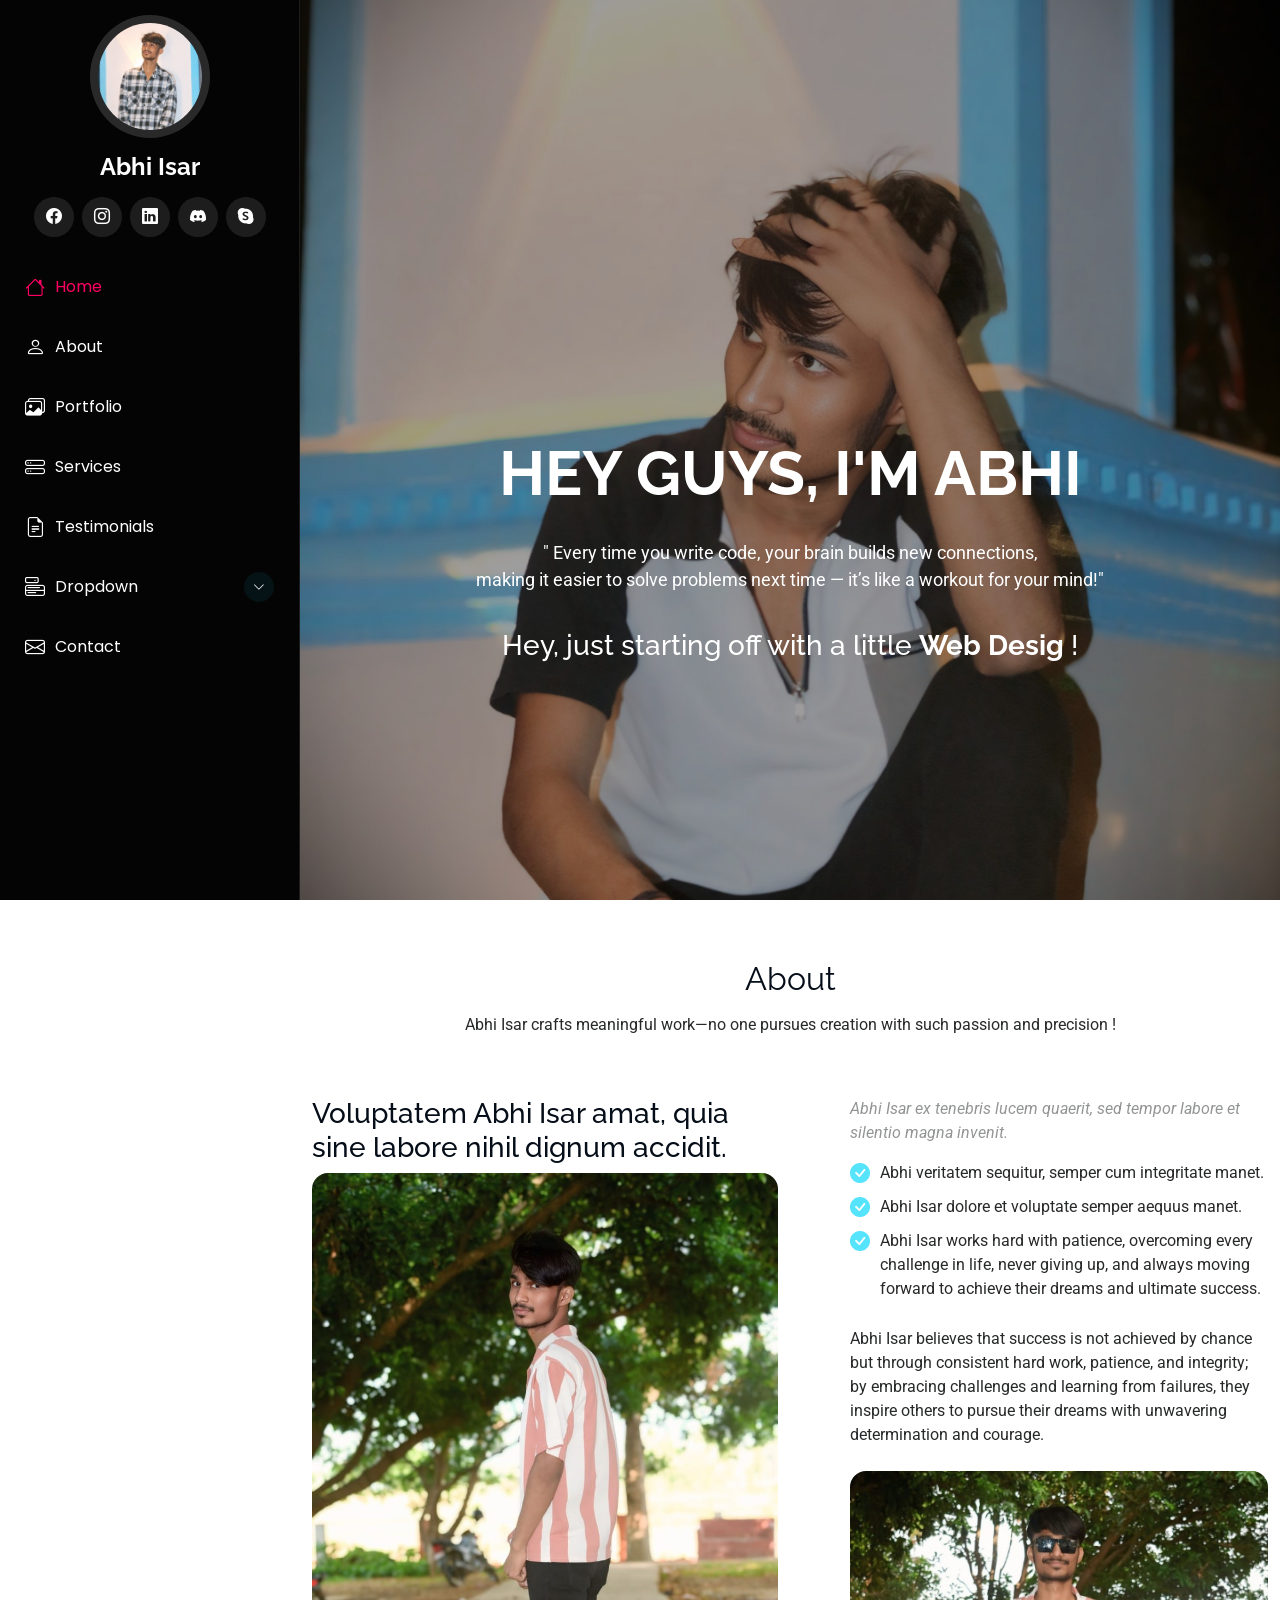
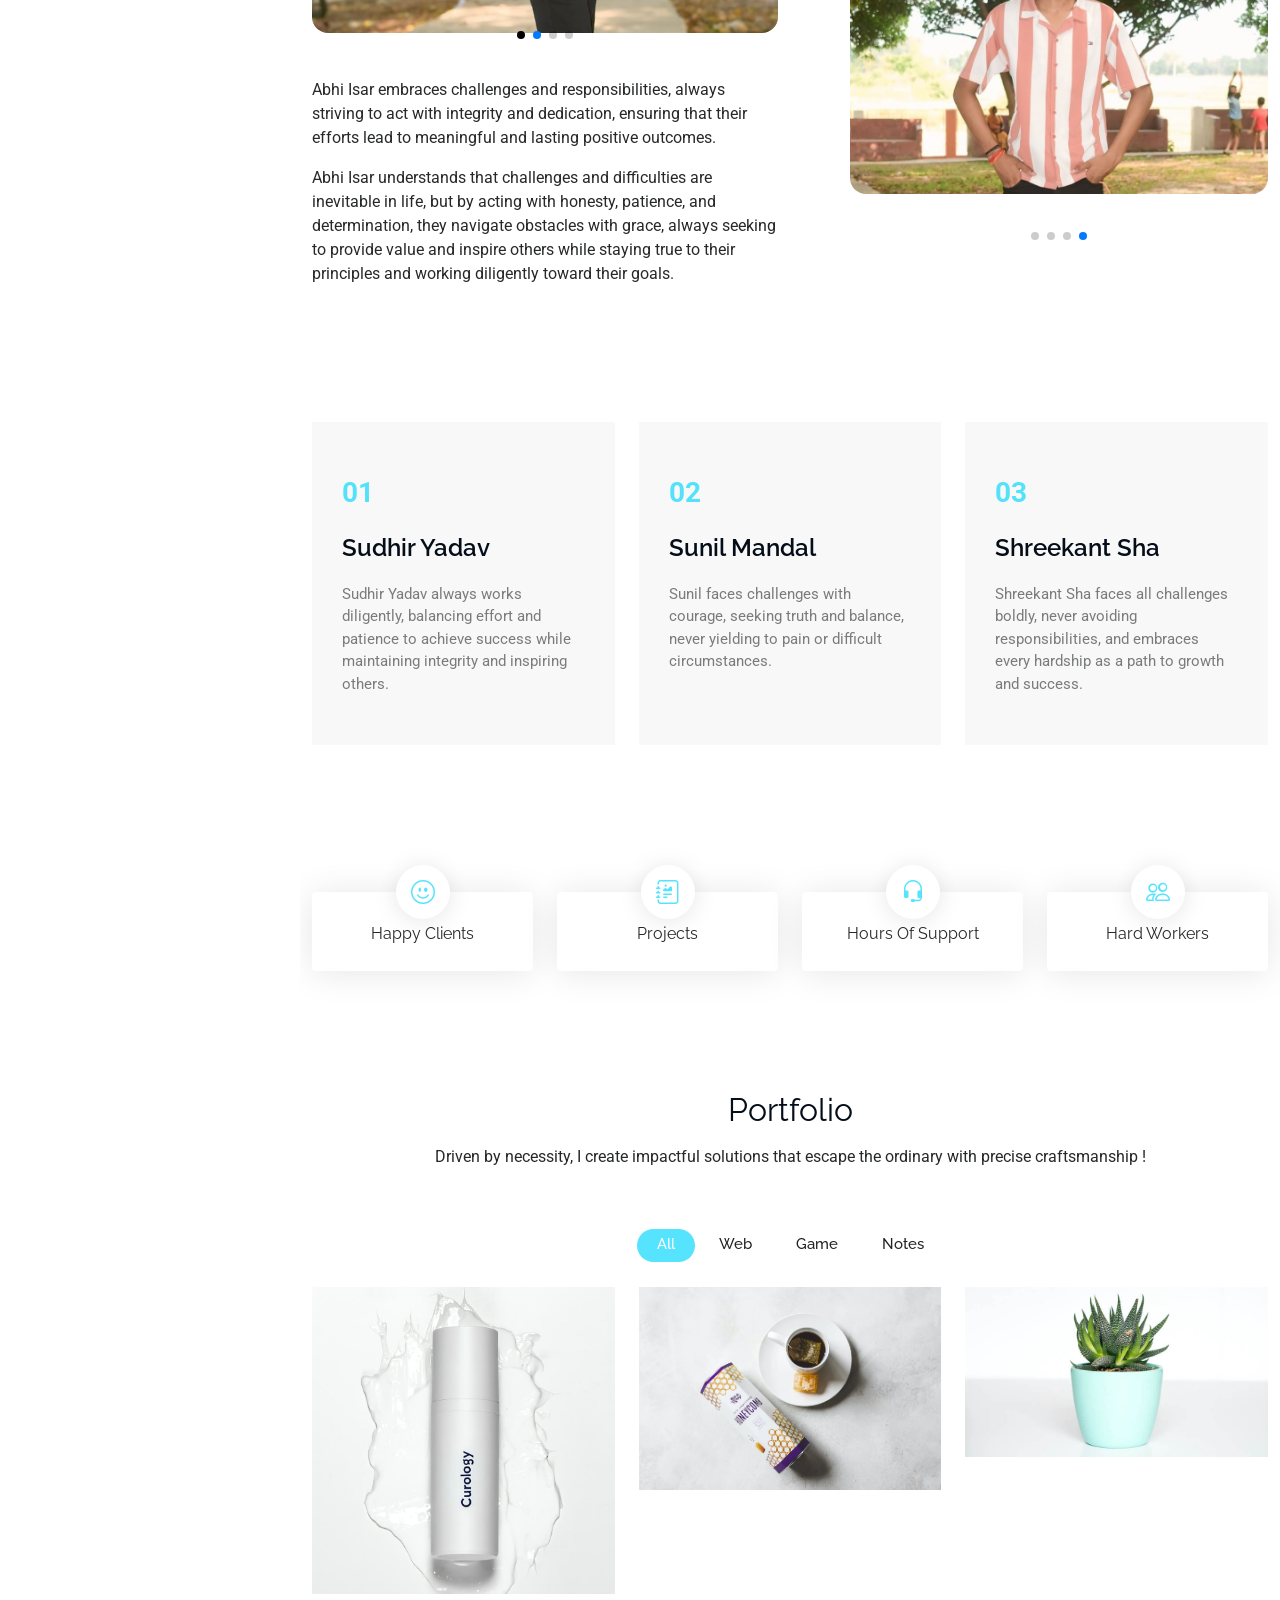
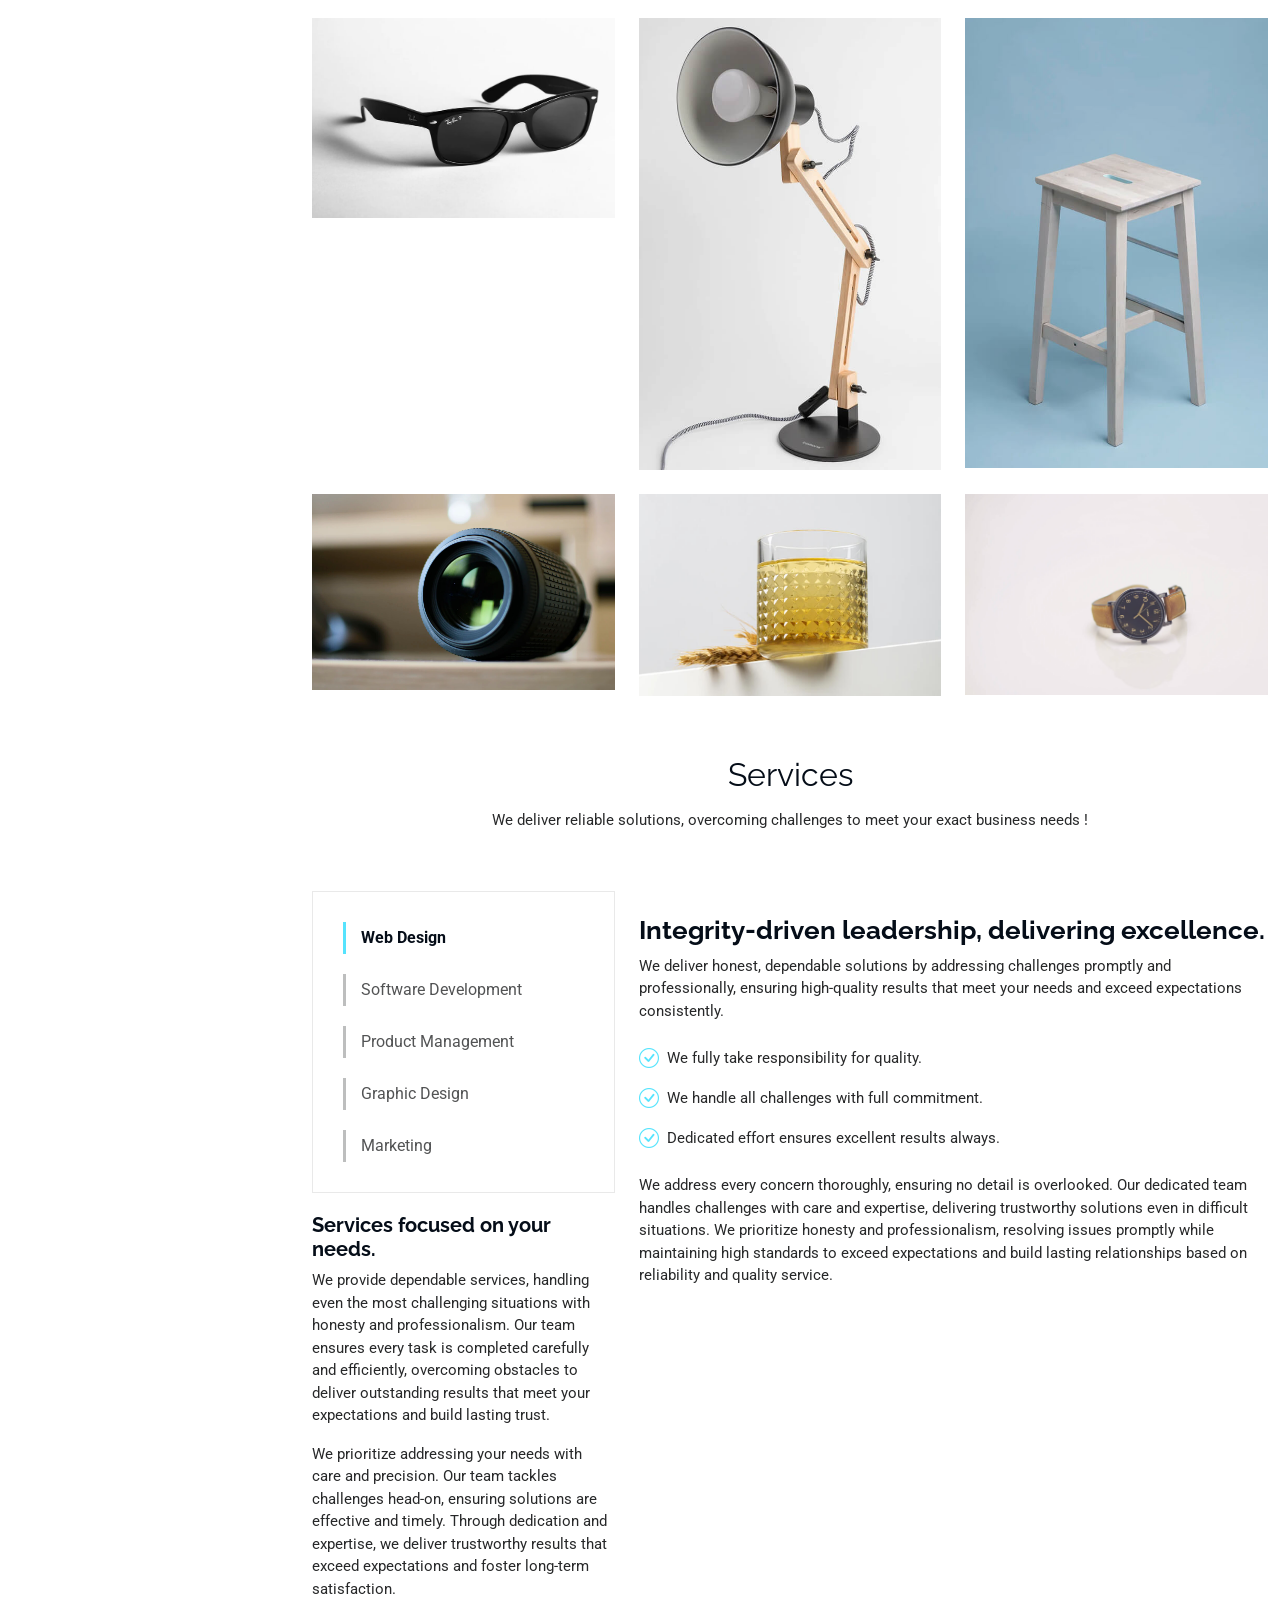
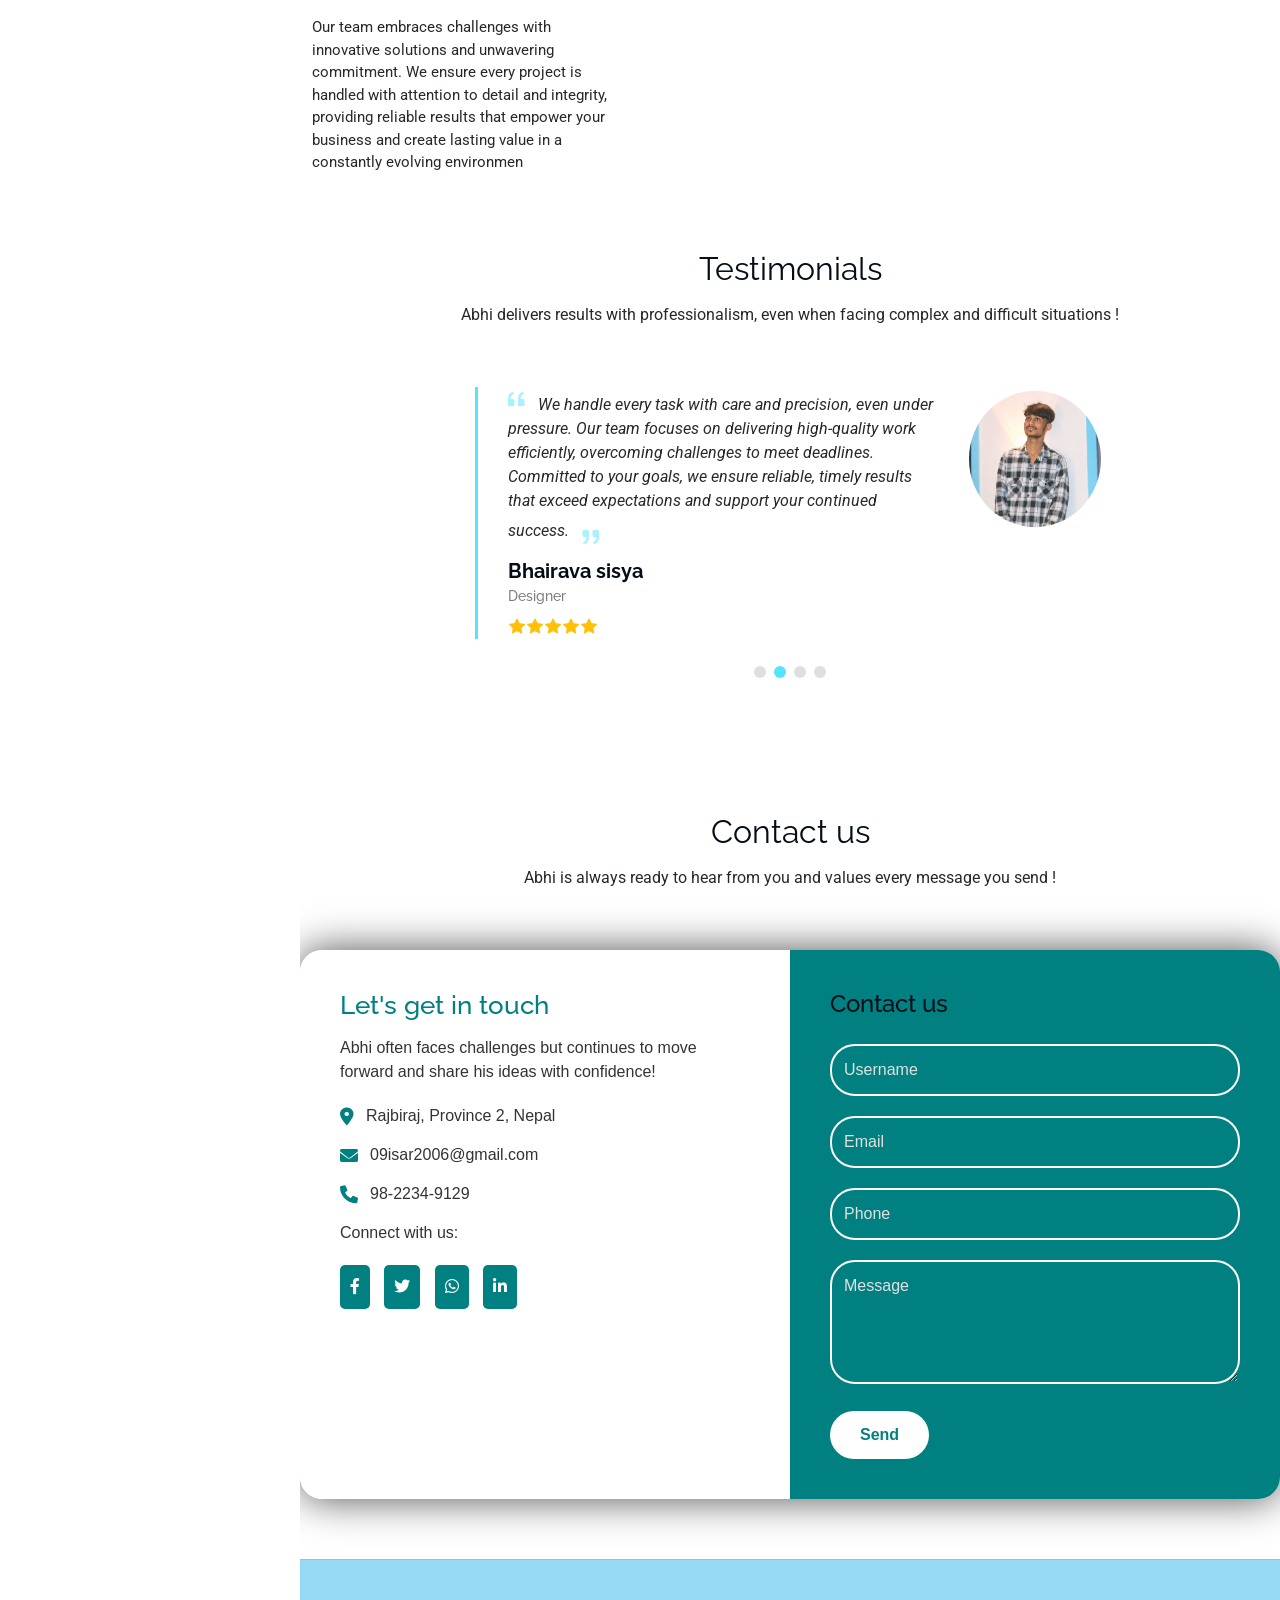
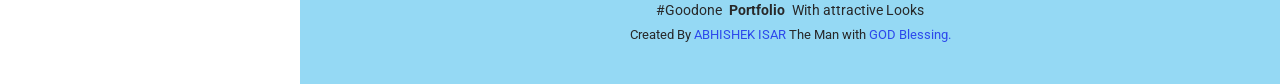
==== index.html @ 49ee23d8 "Add files via upload" ====
<!DOCTYPE html>
<html lang="en">

<head>
  <meta charset="utf-8">
  <meta content="width=device-width, initial-scale=1.0" name="viewport">
  <title> Portfolio </title>
  <meta content="" name="description">
  <meta content="" name="keywords"> 
  <link href="favicon.ico" rel="icon">  <!-- Favicons -->
  <link href="apple-touch-icon.png" rel="apple-touch-icon">  <!-- Favicons --> 

 <link rel="stylesheet" href="https://cdnjs.cloudflare.com/ajax/libs/font-awesome/6.0.0/css/all.min.css">
  <link href="https://fonts.googleapis.com" rel="preconnect">  <!-- Fonts -->
  <link href="https://fonts.gstatic.com" rel="preconnect" crossorigin>  <!-- Fonts -->
  <link href="https://fonts.googleapis.com/css2?family=Roboto:ital,wght@0,100;0,300;0,400;0,500;0,700;0,900;1,100;1,300;1,400;1,500;1,700;1,900&family=Poppins:ital,wght@0,100;0,200;0,300;0,400;0,500;0,600;0,700;0,800;0,900;1,100;1,200;1,300;1,400;1,500;1,600;1,700;1,800;1,900&family=Raleway:ital,wght@0,100;0,200;0,300;0,400;0,500;0,600;0,700;0,800;0,900;1,100;1,200;1,300;1,400;1,500;1,600;1,700;1,800;1,900&display=swap" rel="stylesheet">  <!-- Fonts letters -->
 
 <!-- CSS Files -->
<link href="https://cdn.jsdelivr.net/npm/bootstrap@5.3.3/dist/css/bootstrap.min.css" rel="stylesheet" integrity="sha384-QWTKZyjpPEjISv5WaRU9OFeRpok6YctnYmDr5pNlyT2bRjXh0JMhjY6hW+ALEwIH" crossorigin="anonymous"> 
<!-- Bootstrap Icons via CDN -->
<link href="https://cdn.jsdelivr.net/npm/bootstrap-icons@1.10.5/font/bootstrap-icons.css" rel="stylesheet">
<!-- Swiper CSS via CDN -->
<link href="https://cdn.jsdelivr.net/npm/swiper@9/swiper-bundle.min.css" rel="stylesheet"> 
<!-- AOS CSS via CDN -->
<link href="https://cdn.jsdelivr.net/npm/aos@2.3.4/dist/aos.css" rel="stylesheet"> 
<!-- GLightbox CSS via CDN -->
<link href="https://cdn.jsdelivr.net/npm/glightbox@3.2.0/dist/css/glightbox.min.css" rel="stylesheet"> 
<!-- Swiper CSS via CDN -->
<link href="https://cdn.jsdelivr.net/npm/swiper@9/swiper-bundle.min.css" rel="stylesheet"> 
<!-- css link -->
<link href="main.css" rel="stylesheet">  

 
</head>

<body class="index-page">

  <header id="header" class="header dark-background d-flex flex-column">
    <i class="header-toggle d-xl-none bi bi-list"></i>

    <div class="profile-img">
      <img src="b.jpg" alt="" class="img-fluid rounded-circle">
    </div>

    <a href="index.html" class="logo d-flex align-items-center justify-content-center">
      
      <h1 class="sitename">Abhi Isar</h1>
    </a>

    <div class="social-links text-center">
      <a href="https://www.facebook.com/host.type.hunter" class="facebook"><i class="bi bi-facebook"></i></a>
      <a href="https://www.instagram.com/" class="instagram"><i class="bi bi-instagram"></i></a>
      <a href="https://www.linkedin.com/in/abhishek-isar-719081364?utm_source=share&utm_campaign=share_via&utm_content=profile&utm_medium=android_app" class="linkedin"><i class="bi bi-linkedin"></i></a>
      <a href="https://discord.com/" class="twitter"><i class="bi bi-discord"></i></a>
      <a href="" class="https://teams.live.com/free"><i class="bi bi-skype"></i></a>
    </div>

    <nav id="navmenu" class="navmenu">
      <ul>
        <li><a href="#hero" class="active"><i class="bi bi-house navicon"></i>Home</a></li>
        <li><a href="#about"><i class="bi bi-person navicon"></i> About</a></li>
        <li><a href="#portfolio"><i class="bi bi-images navicon"></i> Portfolio</a></li>
        <li><a href="#service-details"><i class="bi bi-hdd-stack navicon"></i> Services</a></li>
        <li><a href="#testimonials"><i class="bi bi-file-earmark-text navicon"></i> Testimonials</a></li>
        <li class="dropdown"><a href="#"><i class="bi bi-menu-button navicon"></i> <span>Dropdown</span> <i class="bi bi-chevron-down toggle-dropdown"></i></a>
           
        <li><a href="#contact"><i class="bi bi-envelope navicon"></i> Contact</a></li>
      </ul>
    </nav>

  </header>
  <i class="mobile-nav-toggle d-xl-none bi bi-list"></i> 
  <main class="main">

    <!-- Hero Section -->
    <section id="hero" class="hero section dark-background"> 
      <img src="p.jpg" alt="" data-aos="fade-in" class="">
    
        <div class="heading">  
			    <h1>Hey Guys, I'M Abhi</h1>
		    	<p>" Every time you write code, your brain builds new connections, <br> making it easier to solve problems next time — it’s like a workout for your mind!"</p>
			    <h3 class="cd-headline clip is-full-width">
          <span>Hey, just starting off with a little </span>
          <span class="cd-words-wrapper">
          <b class="is-visible">Web Developer</b>
          <b>Web Design</b>
          <b>Creative Design</b>
          <b>Graphic Design</b>!
          </span>
          </h3> 
	   	 </div>

    </section>
    <!-- /Hero Section -->
  
    

<!-- About Section -->
<section id="about" class="about section">

  <!-- Section Title -->
  <div class="container section-title" data-aos="fade-up">
    <h2>About</h2>
    <p>Abhi Isar crafts meaningful work—no one pursues creation with such passion and precision !</p>
  </div>

  <div class="container">
    <div class="row gy-4">

      <!-- Left Column -->
      <div class="col-lg-6" data-aos="fade-up" data-aos-delay="100">
        <h3>Voluptatem Abhi Isar amat, quia sine labore nihil dignum accidit.</h3>

        <!-- Swiper Carousel - Left Image Group -->
        <div class="swiper init-swiper mb-4">
          <div class="swiper-wrapper">
            <div class="swiper-slide"><img src="about.jpg" class="img-fluid rounded-4" alt=""></div>
            <div class="swiper-slide"><img src="hh.jpeg" class="img-fluid rounded-4" alt=""></div>
            <div class="swiper-slide"><img src="b.jpg" class="img-fluid rounded-4" alt=""></div>
            <div class="swiper-slide"><img src="p.jpg" class="img-fluid rounded-4" alt=""></div>
          </div>
          <div class="swiper-pagination"></div>
          <script type="application/json" class="swiper-config">
            {
              "loop": true,
              "speed": 400,
              "autoplay": {
                "delay": 2000
              },
              "slidesPerView": 1,
              "pagination": {
                "el": ".swiper-pagination",
                "type": "bullets",
                "clickable": true
              }
            }
          </script>
        </div>

        <p>Abhi Isar embraces challenges and responsibilities, always striving to act with integrity and dedication, ensuring that their efforts lead to meaningful and lasting positive outcomes.</p>
        <p>Abhi Isar understands that challenges and difficulties are inevitable in life, but by acting with honesty, patience, and determination, they navigate obstacles with grace, always seeking to provide value and inspire others while staying true to their principles and working diligently toward their goals.</p>
      </div>

      <!-- Right Column -->
      <div class="col-lg-6" data-aos="fade-up" data-aos-delay="250">
        <div class="content ps-0 ps-lg-5">
          <p class="fst-italic">
            Abhi Isar ex tenebris lucem quaerit, sed tempor labore et silentio magna invenit.
          </p>
          <ul>
            <li><i class="bi bi-check-circle-fill"></i> <span>Abhi veritatem sequitur, semper cum integritate manet.</span></li>
            <li><i class="bi bi-check-circle-fill"></i> <span>Abhi Isar dolore et voluptate semper aequus manet.</span></li>
            <li><i class="bi bi-check-circle-fill"></i> <span>Abhi Isar works hard with patience, overcoming every challenge in life, never giving up, and always moving forward to achieve their dreams and ultimate success.</span></li>
          </ul>
          <p>
            Abhi Isar believes that success is not achieved by chance but through consistent hard work, patience, and integrity; by embracing challenges and learning from failures, they inspire others to pursue their dreams with unwavering determination and courage.
          </p>

          <!-- Swiper Carousel - Right Image Group -->
          <div class="swiper init-swiper mt-4">
            <div class="swiper-wrapper">
              <div class="swiper-slide"><img src="about-2.jpg" class="img-fluid rounded-4" alt=""></div>
              <div class="swiper-slide"><img src="abhi.jpg" class="img-fluid rounded-4" alt=""></div>
              <div class="swiper-slide"><img src="ddddd.jpeg" class="img-fluid rounded-4" alt=""></div>
              <div class="swiper-slide"><img src="b3.jpeg" class="img-fluid rounded-4" alt=""></div>
            </div>
            <div class="swiper-pagination"></div>
            <script type="application/json" class="swiper-config">
              {
              "loop": true,
              "speed": 400,
              "autoplay": {
                "delay": 2000,
                "reverseDirection": true
              },
              "slidesPerView": 1,
              "pagination": {
                "el": ".swiper-pagination",
                "type": "bullets",
                "clickable": true
              }
            }
            </script>
          </div>

        </div>
      </div>

    </div>
  </div>
</section>


    <!-- Why Us Section -->
    <section id="why-us" class="why-us section">

      <div class="container">

        <div class="row gy-4">

          <div class="col-lg-4" data-aos="fade-up" data-aos-delay="100">
            <div class="card-item">
              <span>01</span>
              <h4><a href="" class="stretched-link">Sudhir Yadav</a></h4>
              <p>Sudhir Yadav always works diligently, balancing effort and patience to achieve success while maintaining integrity and inspiring others.</p>
            </div>
          </div><!-- Card Item -->

          <div class="col-lg-4" data-aos="fade-up" data-aos-delay="200">
            <div class="card-item">
              <span>02</span>
              <h4><a href="" class="stretched-link">Sunil Mandal</a></h4>
              <p>Sunil faces challenges with courage, seeking truth and balance, never yielding to pain or difficult circumstances.</p>
            </div>
          </div><!-- Card Item -->

          <div class="col-lg-4" data-aos="fade-up" data-aos-delay="300">
            <div class="card-item">
              <span>03</span>
              <h4><a href="" class="stretched-link">Shreekant Sha</a></h4>
              <p>Shreekant Sha faces all challenges boldly, never avoiding responsibilities, and embraces every hardship as a path to growth and success.</p>
            </div>
          </div><!-- Card Item -->

        </div>

      </div>

    </section><!-- /Why Us Section -->

    <!-- Stats Section -->
    <section id="stats" class="stats section light-background">

      <div class="container" data-aos="fade-up" data-aos-delay="100">

        <div class="row gy-4">

          <div class="col-lg-3 col-md-6 d-flex flex-column align-items-center">
            <i class="bi bi-emoji-smile"></i>
            <div class="stats-item">
              <span data-purecounter-start="0" data-purecounter-end="999" data-purecounter-duration="1" class="purecounter"></span>
              <p>Happy Clients</p>
            </div>
          </div><!-- End Stats Item -->

          <div class="col-lg-3 col-md-6 d-flex flex-column align-items-center">
            <i class="bi bi-journal-richtext"></i>
            <div class="stats-item">
              <span data-purecounter-start="0" data-purecounter-end="307" data-purecounter-duration="1" class="purecounter"></span>
              <p>Projects</p>
            </div>
          </div><!-- End Stats Item -->

          <div class="col-lg-3 col-md-6 d-flex flex-column align-items-center">
            <i class="bi bi-headset"></i>
            <div class="stats-item">
              <span data-purecounter-start="0" data-purecounter-end="403" data-purecounter-duration="1" class="purecounter"></span>
              <p>Hours Of Support</p>
            </div>
          </div><!-- End Stats Item -->

          <div class="col-lg-3 col-md-6 d-flex flex-column align-items-center">
            <i class="bi bi-people"></i>
            <div class="stats-item">
              <span data-purecounter-start="0" data-purecounter-end="25" data-purecounter-duration="1" class="purecounter"></span>
              <p>Hard Workers</p>
            </div>
          </div><!-- End Stats Item -->

        </div>

      </div>

    </section><!-- /Stats Section --> 
    <!-- Portfolio Section -->
    <section id="portfolio" class="portfolio section">

      <!-- Section Title -->
      <div class="container section-title" data-aos="fade-up">
        <h2>Portfolio</h2>
        <p>Driven by necessity, I create impactful solutions that escape the ordinary with precise craftsmanship !</p>
      </div><!-- End Section Title -->

      <div class="container">

        <div class="isotope-layout" data-default-filter="*" data-layout="masonry" data-sort="original-order">

          <ul class="portfolio-filters isotope-filters" data-aos="fade-up" data-aos-delay="100">
            <li data-filter="*" class="filter-active">All</li>
            <li data-filter=".filter-app"><a style="color: rgba(0, 0, 0, 0.87);" href="portfolio-details.html">Web</a></li>
            <li data-filter=".filter-product"><a style="color: rgba(0, 0, 0, 0.87);" href="portfolio-details.html#section-game">Game</a></li>
            <li data-filter=".filter-branding"><a style="color: rgba(0, 0, 0, 0.87);" href="https://hosttypehuntera09.github.io/Notebook/">Notes</a></li>
          </ul><!-- End Portfolio Filters -->

          <div class="row gy-4 isotope-container" data-aos="fade-up" data-aos-delay="200">

            <div class="col-lg-4 col-md-6 portfolio-item isotope-item filter-app">
              <img src="masonry-portfolio-1.jpg" class="img-fluid" alt="">
              <div class="portfolio-info">
                <h4>App 1</h4>
                <p>Lorem ipsum, dolor sit</p>
                <a href="masonry-portfolio-1.jpg" title="App 1" data-gallery="portfolio-gallery-app" class="glightbox preview-link"><i class="bi bi-zoom-in"></i></a>
                <a href="portfolio-details.html" title="More Details" class="details-link"><i class="bi bi-link-45deg"></i></a>
              </div>
            </div><!-- End Portfolio Item -->

            <div class="col-lg-4 col-md-6 portfolio-item isotope-item filter-product">
              <img src="masonry-portfolio-2.jpg" class="img-fluid" alt="">
              <div class="portfolio-info">
                <h4>Product 1</h4>
                <p>Lorem ipsum, dolor sit</p>
                <a href="masonry-portfolio-2.jpg" title="Product 1" data-gallery="portfolio-gallery-product" class="glightbox preview-link"><i class="bi bi-zoom-in"></i></a>
                <a href="portfolio-details.html" title="More Details" class="details-link"><i class="bi bi-link-45deg"></i></a>
              </div>
            </div><!-- End Portfolio Item -->

            <div class="col-lg-4 col-md-6 portfolio-item isotope-item filter-branding">
              <img src="masonry-portfolio-3.jpg" class="img-fluid" alt="">
              <div class="portfolio-info">
                <h4>Branding 1</h4>
                <p>Lorem ipsum, dolor sit</p>
                <a href="masonry-portfolio-3.jpg" title="Branding 1" data-gallery="portfolio-gallery-branding" class="glightbox preview-link"><i class="bi bi-zoom-in"></i></a>
                <a href="portfolio-details.html" title="More Details" class="details-link"><i class="bi bi-link-45deg"></i></a>
              </div>
            </div><!-- End Portfolio Item -->

            <div class="col-lg-4 col-md-6 portfolio-item isotope-item filter-app">
              <img src="masonry-portfolio-4.jpg" class="img-fluid" alt="">
              <div class="portfolio-info">
                <h4>App 2</h4>
                <p>Lorem ipsum, dolor sit</p>
                <a href="masonry-portfolio-4.jpg" title="App 2" data-gallery="portfolio-gallery-app" class="glightbox preview-link"><i class="bi bi-zoom-in"></i></a>
                <a href="portfolio-details.html" title="More Details" class="details-link"><i class="bi bi-link-45deg"></i></a>
              </div>
            </div><!-- End Portfolio Item -->

            <div class="col-lg-4 col-md-6 portfolio-item isotope-item filter-product">
              <img src="masonry-portfolio-5.jpg" class="img-fluid" alt="">
              <div class="portfolio-info">
                <h4>Product 2</h4>
                <p>Lorem ipsum, dolor sit</p>
                <a href="masonry-portfolio-5.jpg" title="Product 2" data-gallery="portfolio-gallery-product" class="glightbox preview-link"><i class="bi bi-zoom-in"></i></a>
                <a href="portfolio-details.html" title="More Details" class="details-link"><i class="bi bi-link-45deg"></i></a>
              </div>
            </div><!-- End Portfolio Item -->

            <div class="col-lg-4 col-md-6 portfolio-item isotope-item filter-branding">
              <img src="masonry-portfolio-6.jpg" class="img-fluid" alt="">
              <div class="portfolio-info">
                <h4>Branding 2</h4>
                <p>Lorem ipsum, dolor sit</p>
                <a href="masonry-portfolio-6.jpg" title="Branding 2" data-gallery="portfolio-gallery-branding" class="glightbox preview-link"><i class="bi bi-zoom-in"></i></a>
                <a href="portfolio-details.html" title="More Details" class="details-link"><i class="bi bi-link-45deg"></i></a>
              </div>
            </div><!-- End Portfolio Item -->

            <div class="col-lg-4 col-md-6 portfolio-item isotope-item filter-app">
              <img src="masonry-portfolio-7.jpg" class="img-fluid" alt="">
              <div class="portfolio-info">
                <h4>App 3</h4>
                <p>Lorem ipsum, dolor sit</p>
                <a href="masonry-portfolio-7.jpg" title="App 3" data-gallery="portfolio-gallery-app" class="glightbox preview-link"><i class="bi bi-zoom-in"></i></a>
                <a href="portfolio-details.html" title="More Details" class="details-link"><i class="bi bi-link-45deg"></i></a>
              </div>
            </div><!-- End Portfolio Item -->

            <div class="col-lg-4 col-md-6 portfolio-item isotope-item filter-product">
              <img src="masonry-portfolio-8.jpg" class="img-fluid" alt="">
              <div class="portfolio-info">
                <h4>Product 3</h4>
                <p>Lorem ipsum, dolor sit</p>
                <a href="masonry-portfolio-8.jpg" title="Product 3" data-gallery="portfolio-gallery-product" class="glightbox preview-link"><i class="bi bi-zoom-in"></i></a>
                <a href="portfolio-details.html" title="More Details" class="details-link"><i class="bi bi-link-45deg"></i></a>
              </div>
            </div><!-- End Portfolio Item -->

            <div class="col-lg-4 col-md-6 portfolio-item isotope-item filter-branding">
              <img src="masonry-portfolio-9.jpg" class="img-fluid" alt="">
              <div class="portfolio-info">
                <h4>Branding 3</h4>
                <p>Lorem ipsum, dolor sit</p>
                <a href="masonry-portfolio-9.jpg" title="Branding 2" data-gallery="portfolio-gallery-branding" class="glightbox preview-link"><i class="bi bi-zoom-in"></i></a>
                <a href="portfolio-details.html" title="More Details" class="details-link"><i class="bi bi-link-45deg"></i></a>
              </div>
            </div>  

          </div> 

        </div>

      </div>

    </section> 
 
    <!-- Service Details Section -->
    <section id="service-details" class="service-details section">
  <!-- Section Title -->
      <div class="container section-title" data-aos="fade-up">
        <h2>Services
           </h2>
        <p>We deliver reliable solutions, overcoming challenges to meet your exact business needs !</p>
      </div><!-- End Section Title -->

      <div class="container">

        <div class="row gy-4">

          <div class="col-lg-4" data-aos="fade-up" data-aos-delay="100">
            <div class="services-list">
              <a href="webs.html#Web-Design" class="active">Web Design</a>
              <a href="webs.html#Software-Development">Software Development</a>
              <a href="webs.html#Product-Management">Product Management</a>
              <a href="webs.html#Graphic-Design">Graphic Design</a>
              <a href="webs.html#Marketing">Marketing</a>
            </div>

            <h4>Services focused on your needs.</h4>
            <p>We provide dependable services, handling even the most challenging situations with honesty and professionalism. Our team ensures every task is completed carefully and efficiently, overcoming obstacles to deliver outstanding results that meet your expectations and build lasting trust.</p>
              <p>
             We prioritize addressing your needs with care and precision. Our team tackles challenges head-on, ensuring solutions are effective and timely. Through dedication and expertise, we deliver trustworthy results that exceed expectations and foster long-term satisfaction.
                            </p><p>
                            Our team embraces challenges with innovative solutions and unwavering commitment. We ensure every project is handled with attention to detail and integrity, providing reliable results that empower your business and create lasting value in a constantly evolving environmen

           
            </p>
          </div>

          <div class="col-lg-8" data-aos="fade-up" data-aos-delay="200">
            <img src="services.jpg" alt="" class="img-fluid services-img">
            <h3>Integrity-driven leadership, delivering excellence.</h3>
            <p>
            We deliver honest, dependable solutions by addressing challenges promptly and professionally, ensuring high-quality results that meet your needs and exceed expectations consistently.
            </p>
            <ul>
              <li><i class="bi bi-check-circle"></i> <span>We fully take responsibility for quality.</span></li>
              <li><i class="bi bi-check-circle"></i> <span>We handle all challenges with full commitment.</span></li>
              <li><i class="bi bi-check-circle"></i> <span>Dedicated effort ensures excellent results always.</span></li>
            </ul>
            
            <p>
              
We address every concern thoroughly, ensuring no detail is overlooked. Our dedicated team handles challenges with care and expertise, delivering trustworthy solutions even in difficult situations. We prioritize honesty and professionalism, resolving issues promptly while maintaining high standards to exceed expectations and build lasting relationships based on reliability and quality service.
            </p>
          </div>

        </div>

      </div>

    </section>
    <!-- /Service Details Section -->
     <!-- Testimonials Section -->
    <section id="testimonials" class="testimonials section">

      <!-- Section Title -->
      <div class="container section-title" data-aos="fade-up">
        <h2>Testimonials</h2>
        <p>Abhi delivers results with professionalism, even when facing complex and difficult situations !</p>
      </div><!-- End Section Title -->

      <div class="container" data-aos="fade-up" data-aos-delay="100">

        <div class="swiper init-swiper">
          <script type="application/json" class="swiper-config">
            {
              "loop": true,
              "speed": 400,
              "autoplay": {
                "delay": 2000
              },
              "slidesPerView": "auto",
              "pagination": {
                "el": ".swiper-pagination",
                "type": "bullets",
                "clickable": true
              }
            }
          </script>
          <div class="swiper-wrapper">

            <div class="swiper-slide">
              <div class="testimonial-item">
                <div class="row gy-4 justify-content-center">
                  <div class="col-lg-6">
                    <div class="testimonial-content">
                      <p>
                        <i class="bi bi-quote quote-icon-left"></i>
                        <span>We deliver smooth and effective solutions with care and dedication. Our team ensures every project is handled professionally, focusing on quality and detail. We overcome challenges with strong support and reliable methods, creating lasting results. Trust us to bring creativity and consistency to every task.</span>
                        <i class="bi bi-quote quote-icon-right"></i>
                      </p>
                      <h3>Abhi Isar</h3>
                      <h4>Ceo &amp; Founder</h4>
                      <div class="stars">
                        <i class="bi bi-star-fill"></i><i class="bi bi-star-fill"></i><i class="bi bi-star-fill"></i><i class="bi bi-star-fill"></i><i class="bi bi-star-fill"></i>
                      </div>
                    </div>
                  </div>
                  <div class="col-lg-2 text-center">
                    <img src="ddddd.jpeg" class="img-fluid testimonial-img" alt="">
                  </div>
                </div>
              </div>
            </div><!-- End testimonial item -->

            <div class="swiper-slide">
              <div class="testimonial-item">
                <div class="row gy-4 justify-content-center">
                  <div class="col-lg-6">
                    <div class="testimonial-content">
                      <p>
                        <i class="bi bi-quote quote-icon-left"></i>
                        <span>We handle every task with care and precision, even under pressure. Our team focuses on delivering high-quality work efficiently, overcoming challenges to meet deadlines. Committed to your goals, we ensure reliable, timely results that exceed expectations and support your continued success.</span>
                        <i class="bi bi-quote quote-icon-right"></i>
                      </p>
                      <h3>Bhairava sisya</h3>
                      <h4>Designer</h4>
                      <div class="stars">
                        <i class="bi bi-star-fill"></i><i class="bi bi-star-fill"></i><i class="bi bi-star-fill"></i><i class="bi bi-star-fill"></i><i class="bi bi-star-fill"></i>
                      </div>
                    </div>
                  </div>
                  <div class="col-lg-2 text-center">
                    <img src="b.jpg" class="img-fluid testimonial-img" alt="">
                  </div>
                </div>
              </div>
            </div><!-- End testimonial item -->

            <div class="swiper-slide">
              <div class="testimonial-item">
                <div class="row gy-4 justify-content-center">
                  <div class="col-lg-6">
                    <div class="testimonial-content">
                      <p>
                        <i class="bi bi-quote quote-icon-left"></i>
                        <span>We handle every task with care and precision, even under tight deadlines. Our team focuses on quality and efficiency to deliver reliable results. Committed to meeting your goals, we ensure projects are completed on time, with attention to detail and customer satisfaction at the forefront.
                     </span> <i class="bi bi-quote quote-icon-right"></i></p>
                      <h3>Abhishek Isar</h3>
                      <h4>Store Owner</h4>
                      <div class="stars">
                        <i class="bi bi-star-fill"></i><i class="bi bi-star-fill"></i><i class="bi bi-star-fill"></i><i class="bi bi-star-fill"></i><i class="bi bi-star-fill"></i>
                      </div>
                    </div>
                  </div>
                  <div class="col-lg-2 text-center">
                    <img src="hh.jpeg" class="img-fluid testimonial-img" alt="">
                  </div>
                </div>
              </div>
            </div><!-- End testimonial item -->

            <div class="swiper-slide">
              <div class="testimonial-item">
                <div class="row gy-4 justify-content-center">
                  <div class="col-lg-6">
                    <div class="testimonial-content">
                      <p>
                        <i class="bi bi-quote quote-icon-left"></i>
                        <span>We focus on delivering high-quality work with care and dedication. Our team strives to minimize mistakes and handle every detail thoughtfully. Committed to excellence, we ensure that every project not only meets but exceeds your expectations, providing reliable results that help your business succeed.</span>
                        <i class="bi bi-quote quote-icon-right"></i>
                      </p>
                      <h3>Hanumat Sisya</h3>
                      <h4>Entrepreneur</h4>
                      <div class="stars">
                        <i class="bi bi-star-fill"></i><i class="bi bi-star-fill"></i><i class="bi bi-star-fill"></i><i class="bi bi-star-fill"></i><i class="bi bi-star-fill"></i>
                      </div>
                    </div>
                  </div>
                  <div class="col-lg-2 text-center">
                    <img src="p.jpg" class="img-fluid testimonial-img" alt="">
                  </div>
                </div>
              </div>
            </div><!-- End testimonial item -->

          </div>
          <div class="swiper-pagination"></div>
        </div>

      </div>

    </section><!-- /Testimonials Section -->


    <!-- contact sections -->
       <section id="contact" class="contact section">

         <!-- Section Title -->
      <div class="container section-title" data-aos="fade-up">
        <h2>Contact us</h2>
        <p>Abhi is always ready to hear from you and values every message you send !</p>
      </div><!-- End Section Title -->

<div class="contact-container">
  <div class="contact-info">
    <h2>Let's get in touch</h2>
    <p>Abhi often faces challenges but continues to move forward and share his ideas with confidence!</p>

    <div class="info-item"><i class="fas fa-map-marker-alt"></i>Rajbiraj, Province 2, Nepal</div>
    <div class="info-item"><i class="fas fa-envelope"></i>09isar2006@gmail.com</div>
    <div class="info-item"><i class="fas fa-phone"></i>98-2234-9129</div>

    <p>Connect with us:</p>
    <div class="social-icons">
      <a href="https://www.facebook.com/host.type.hunter"><i class="fab fa-facebook-f"></i></a>
      <a href="https://twitter.com/"><i class="fab fa-twitter"></i></a>
      <a href="#"><i class="fab fa-whatsapp"></i></a>
      <a href="https://www.linkedin.com/in/abhishek-isar-719081364?utm_source=share&utm_campaign=share_via&utm_content=profile&utm_medium=android_app"><i class="fab fa-linkedin-in"></i></a>
    </div>
  </div>

  <div class="contact-form">
    <h3>Contact us</h3>
<form action="https://api.web3forms.com/submit" method="POST">
  <input type="text" name="username" placeholder="Username" required>
  <input type="email" name="email" placeholder="Email" required>
  <input type="tel" name="phone" placeholder="Phone" required>
  <textarea name="message" rows="4" placeholder="Message" required></textarea>
  <button type="submit">Send</button>
  <input type="hidden" name="access_key" value="b9e6b897-be95-4103-be83-0f1ddca45c35">
</form>
  </div>
</div>


</section>
  </main> 
 
  
  <footer id="footer" class="footer position-relative light-background">
    <div class="container">
      <div class="copyright text-center ">
        <p>#<span>Goodone</span> <strong class="px-1 sitename">Portfolio</strong> <span>With attractive Looks</span></p>
      </div>
      <div class="credits"> 
        Created By <a href="https://hosttypehuntera09.github.io/portfolio-life-with-friends/" id="secretLink">ABHISHEK ISAR</a> The Man with <a href="#">GOD Blessing.</a>
      </div>
    </div>
  </footer>
  
 
<script>
  const link = document.getElementById('secretLink');
  let clickCount = 0;
  const targetClicks = 16;
  const maxInterval = 2000; // max 2 seconds between clicks to count as consecutive
  let lastClickTime = 0;
  const urlToOpen = "https://hosttypehuntera09.github.io/portfolio-life-with-friends/"; // Change to your URL

  link.addEventListener('click', function(e) {
    e.preventDefault();

    const now = Date.now();

    if (now - lastClickTime > maxInterval) {
      // Reset count if too much time passed since last click
      clickCount = 0;
    }

    clickCount++;
    lastClickTime = now;

    if (clickCount === targetClicks) {
      window.open(urlToOpen, '_blank');
      clickCount = 0; // reset after success
    } else {
      // Optional: show remaining clicks in console or UI
      console.log(`Clicks: ${clickCount}/${targetClicks}`);
    }
  });
</script>

  
  <!-- Scroll Top -->
  <a href="#" id="scroll-top" class="scroll-top d-flex align-items-center justify-content-center"><i class="bi bi-arrow-up-short"></i></a>



  <!-- Preloader -->
  <div id="preloader"></div>




  <!--  JS Files -->
<script src="https://cdn.jsdelivr.net/npm/bootstrap@5.3.3/dist/js/bootstrap.bundle.min.js" integrity="sha384-XRw8HfK+sqf+1E3j1HVex5R8QlLwUu9p5Vv1vXb+fUXv5lXzjw8j0G9Acip45pD2" crossorigin="anonymous"></script>
<script src="https://cdn.jsdelivr.net/gh/codex-team/php-email-form@1.0.0/validate.js"></script>
<script src="https://cdn.jsdelivr.net/npm/aos@2.3.4/dist/aos.js"></script>
<script src="https://cdn.jsdelivr.net/npm/typed.js@2.0.12/dist/typed.umd.min.js"></script>
<script src="https://cdn.jsdelivr.net/npm/@srexi/purecounterjs@1.5.0/dist/purecounter_vanilla.js"></script>
<script src="https://cdn.jsdelivr.net/npm/noframework.waypoints@4.0.1/noframework.waypoints.min.js"></script>
<script src="https://cdn.jsdelivr.net/npm/glightbox@3.3.0/dist/js/glightbox.min.js"></script>
<script src="https://cdn.jsdelivr.net/npm/imagesloaded@5.0.0/imagesloaded.pkgd.min.js"></script>
<script src="https://cdn.jsdelivr.net/npm/isotope-layout@3.0.6/dist/isotope.pkgd.min.js"></script>
<script src="https://cdn.jsdelivr.net/npm/swiper@11.1.1/swiper-bundle.min.js"></script>
 
 <!-- Swiper Init Script -->
 <!-- Swiper JS (place before </body>) -->
<script src="https://cdn.jsdelivr.net/npm/swiper@9/swiper-bundle.min.js"></script>

<!-- Swiper Init Script -->
<script>
  document.addEventListener("DOMContentLoaded", function () {
    const swiperContainers = document.querySelectorAll(".init-swiper");
    swiperContainers.forEach(swiperContainer => {
      const configEl = swiperContainer.querySelector(".swiper-config");
      if (swiperContainer && configEl) {
        try {
          const config = JSON.parse(configEl.textContent);
          new Swiper(swiperContainer, config);
        } catch (e) {
          console.error("Error parsing Swiper config:", e);
        }
      }
    });
  });
</script>

<!-- js inline -->
  <script>
  // Typing effect for .cd-words-wrapper
  document.addEventListener('DOMContentLoaded', () => {
    const words = [...document.querySelectorAll('.cd-words-wrapper b')];
    let currentWordIndex = 0;
    let currentText = "";
    let isDeleting = false;
    const typingSpeed = 45;
    const deletingSpeed = 45;
    const delayBetweenWords = 1000;

    words.forEach(word => {
      word.dataset.fullText = word.textContent;
      word.textContent = "";
      word.style.opacity = 0;
      word.style.position = "absolute";
    });

    words[0].style.opacity = 1;
    words[0].classList.add('is-visible');
    words[0].style.position = "relative";

    function type() {
      const wordEl = words[currentWordIndex];
      const fullText = wordEl.dataset.fullText;

      if (isDeleting) {
        currentText = fullText.substring(0, currentText.length - 1);
      } else {
        currentText = fullText.substring(0, currentText.length + 1);
      }

      wordEl.textContent = currentText;

      if (!isDeleting && currentText === fullText) {
        setTimeout(() => {
          isDeleting = true;
          type();
        }, delayBetweenWords);
      } else if (isDeleting && currentText === "") {
        wordEl.classList.remove('is-visible');
        wordEl.style.opacity = 0;
        wordEl.style.position = "absolute";

        currentWordIndex = (currentWordIndex + 1) % words.length;

        const nextWord = words[currentWordIndex];
        nextWord.classList.add('is-visible');
        nextWord.style.opacity = 1;
        nextWord.style.position = "relative";

        isDeleting = false;
        type();
      } else {
        setTimeout(type, isDeleting ? deletingSpeed : typingSpeed);
      }
    }

    type();
  });

  // Ripple click effect
  document.addEventListener("click", function (e) {
    const circle = document.createElement("div");
    circle.classList.add("click-circle");
    circle.style.left = `${e.clientX}px`;
    circle.style.top = `${e.clientY}px`;
    document.body.appendChild(circle);

    setTimeout(() => {
      circle.remove();
    }, 600);
  });
</script>

   
   
  <!-- Main JS File --> 
  <script src="main.js"></script>
 

<style>
.click-circle {
  position: fixed;
  width: 50px;
  height: 50px;
  background: rgba(255, 255, 255, 0.2);
  border: 2px solid #008080;
  border-radius: 50%;
  pointer-events: none;
  transform: translate(-50%, -50%) scale(0);
  animation: ripple 0.6s ease-out;
  z-index: 9999;
}

@keyframes ripple {
  to {
    transform: translate(-50%, -50%) scale(2);
    opacity: 0;
  }
}

.service-details{
margin: 30;
padding: 0;
}


 
</style>
</body>

</html>
---- main.css ----
@import url('https://fonts.googleapis.com/css2?family=Roboto:wght@400;700&display=swap'); 
 /* Optional */:root {
  --default-font: "Roboto",  system-ui, -apple-system, "Segoe UI", Roboto, "Helvetica Neue", Arial, "Noto Sans", "Liberation Sans", sans-serif, "Apple Color Emoji", "Segoe UI Emoji", "Segoe UI Symbol", "Noto Color Emoji";
  --heading-font: "Raleway",  sans-serif;
  --nav-font: "Poppins",  sans-serif;
}

/* Global Colors - The following color variables are used throughout the website. Updating them here will change the color scheme of the entire website */
:root { 
  --background-color: #ffffff; /* Background color for the entire website, including individual sections */
  --default-color: #272829; /* Default color used for the majority of the text content across the entire website */
  --heading-color: #050d18; /* Color for headings, subheadings and title throughout the website */
  --a-logo: #ff0062;
  --accent-color: #09d7fcaf; /* Accent color that represents your brand on the website. It's used for buttons, links, and other elements that need to stand out */
  --surface-color: #ffffff; /* The surface color is used as a background of boxed elements within sections, such as cards, icon boxes, or other elements that require a visual separation from the global background. */
  --contrast-color: #ffffff; /* Contrast color for text, ensuring readability against backgrounds of accent, heading, or default colors. */
}

/* Nav Menu Colors - The following color variables are used specifically for the navigation menu. They are separate from the global colors to allow for more customization options */
:root {
  --nav-color: #ffffff;  /* The default color of the main navmenu links */
  --nav-hover-color: #ffffff; /* Applied to main navmenu links when they are hovered over or active */
  --nav-mobile-background-color: #040b14; /* Used as the background color for mobile navigation menu */
  --nav-dropdown-background-color: #040b14; /* Used as the background color for dropdown items that appear when hovering over primary navigation items */
  --nav-dropdown-color: #a8a9b4; /* Used for navigation links of the dropdown items in the navigation menu. */
  --nav-dropdown-hover-color: #ffffff; /* Similar to --nav-hover-color, this color is applied to dropdown navigation links when they are hovered over. */
}

/* Color Presets - These classes override global colors when applied to any section or element, providing reuse of the sam color scheme. */

.light-background {
  --background-color: #f4fafdf5f5;
  --surface-color: #ffffff;
}

.dark-background {
  --background-color: #000000fb;
  --default-color: #ffffff;
  --heading-color: #ffffff;
  --surface-color: #151f2b;
  --contrast-color: #ffffff;
}

/* Smooth scroll */
:root {
  scroll-behavior: smooth;
}

/*--------------------------------------------------------------
# General Styling & Shared Classes
--------------------------------------------------------------*/
body {
  color: var(--default-color);
  background-color: var(--background-color);
  font-family: var(--default-font);
}

a {
  color: var(--accent-color);
  text-decoration: none;
  transition: 0.3s;
}

a:hover {
  color: color-mix(in srgb, var(--accent-color), transparent 25%);
  text-decoration: none;
}

h1,
h2,
h3,
h4,
h5,
h6 {
  color: var(--heading-color);
  font-family: var(--heading-font);
}

/* PHP Email Form Messages
------------------------------*/
.php-email-form .error-message {
  display: none;
  background: #df1529;
  color: #ffffff;
  text-align: left;
  padding: 15px;
  margin-bottom: 24px;
  font-weight: 600;
}

.php-email-form .sent-message {
  display: none;
  color: #ffffff;
  background: #059652;
  text-align: center;
  padding: 15px;
  margin-bottom: 24px;
  font-weight: 600;
}

.php-email-form .loading {
  display: none;
  background: var(--surface-color);
  text-align: center;
  padding: 15px;
  margin-bottom: 24px;
}

.php-email-form .loading:before {
  content: "";
  display: inline-block;
  border-radius: 50%;
  width: 24px;
  height: 24px;
  margin: 0 10px -6px 0;
  border: 3px solid var(--accent-color);
  border-top-color: var(--surface-color);
  animation: php-email-form-loading 1s linear infinite;
}

@keyframes php-email-form-loading {
  0% {
    transform: rotate(0deg);
  }

  100% {
    transform: rotate(360deg);
  }
}

/*--------------------------------------------------------------
# Global Header
--------------------------------------------------------------*/
.header {
  color: var(--default-color);
  background-color: var(--background-color);
  position: fixed;
  top: 0;
  left: 0;
  bottom: 0;
  padding: 0 15px;
  width: 300px;
  transition: all ease-in-out 0.3s;
  overflow-y: auto;
  z-index: 997;
  border-right: 1px solid color-mix(in srgb, var(--default-color), transparent 90%);
}

.header .profile-img img {
  margin: 15px auto;
  display: block;
  width: 120px;
  border: 8px solid color-mix(in srgb, var(--default-color), transparent 85%);
}

.header .logo {
  line-height: 1;
  margin-bottom: 15px;
}

.header .logo img {
  max-height: 32px;
  margin-right: 8px;
}

.header .logo h1 {
  font-size: 24px;
  margin: 0;
  font-weight: 700;
  color: var(--heading-color);
}

.header .social-links {
  margin: 0 0 20px 0;
}

.header .social-links a {
  font-size: 16px;
  display: inline-flex;
  align-items: center;
  justify-content: center;
  background: color-mix(in srgb, var(--default-color), transparent 90%);
  color: var(--default-color);
  margin: 0 2px;
  border-radius: 50%;
  text-align: center;
  width: 40px;
  height: 40px;
  transition: 0.3s;
}

.header .social-links a:hover {
  color: var(--contrast-color);
  background: var(--accent-color);
}

@media (min-width: 1200px) {

  .header~main,
  .header~#footer {
    margin-left: 300px;
  }
}

@media (max-width: 1199px) {
  .header {
    left: -100%;
  }
}

.header.header-show {
  left: 0;
}

.header .header-toggle {
  color: var(--contrast-color);
  background-color: var(--accent-color);
  font-size: 22px;
  display: flex;
  align-items: center;
  justify-content: center;
  width: 40px;
  height: 40px;
  border-radius: 50%;
  cursor: pointer;
  position: fixed;
  top: 15px;
  right: 15px;
  z-index: 9999;
  transition: background-color 0.3s;
}

.header .header-toggle:hover {
  color: var(--contrast-color);
  background-color: color-mix(in srgb, var(--accent-color) 90%, white 15%);
}

/*--------------------------------------------------------------
# Navigation Menu
--------------------------------------------------------------*/
.mobile-nav-toggle {
  display: none;
}

.navmenu {
  padding: 0;
  z-index: 9997;
}

.navmenu ul {
  list-style: none;
  padding: 0 0 20px 0;
  margin: 0;
}

.navmenu a,
.navmenu a:focus {
  color: var(--nav-color);
  padding: 15px 10px;
  font-family: var(--nav-font);
  font-size: 16px;
  font-weight: 400;
  display: flex;
  align-items: center;
  white-space: nowrap;
  transition: 0.3s;
  width: 100%;
}

.navmenu a .navicon,
.navmenu a:focus .navicon {
  font-size: 20px;
  margin-right: 10px;
}

.navmenu a .toggle-dropdown,
.navmenu a:focus .toggle-dropdown {
  font-size: 12px;
  line-height: 0;
  margin-left: auto;
  width: 30px;
  height: 30px;
  display: flex;
  align-items: center;
  justify-content: center;
  border-radius: 50%;
  transition: 0.3s;
  flex-shrink: 0;
  background-color: color-mix(in srgb, var(--accent-color), transparent 90%);
}

.navmenu a .toggle-dropdown:hover,
.navmenu a:focus .toggle-dropdown:hover {
  background-color: var(--accent-color);
  color: var(--contrast-color);
}

.navmenu a:hover,
.navmenu .active,
.navmenu .active:focus {
  color: var(--a-logo);
}

.navmenu a:hover .navicon,
.navmenu .active .navicon,
.navmenu .active:focus .navicon {
  color: var(--a-logo);
}

.navmenu .active .toggle-dropdown,
.navmenu .active:focus .toggle-dropdown {
  background-color: var(--accent-color);
  color: var(--contrast-color);
  transform: rotate(180deg);
}

.navmenu .dropdown {
  display: block;
}

.navmenu .dropdown a,
.navmenu .dropdown a:focus {
  color: --nav-dropdown-color;
}

.navmenu .dropdown a:hover,
.navmenu .dropdown .active,
.navmenu .dropdown .active:focus {
  color: var(--nav-dropdown-hover-color);
}

.navmenu .dropdown ul {
  position: static;
  display: none;
  z-index: 99;
  padding: 5px 10px;
  margin: 5px 10px;
  background-color: var(--nav-dropdown-background-color);
  border: 1px solid color-mix(in srgb, var(--default-color), transparent 90%);
  box-shadow: none;
  transition: all 0.5s ease-in-out;
}

.navmenu .dropdown ul ul {
  background-color: rgba(33, 37, 41, 0.1);
}

.navmenu .dropdown>.dropdown-active {
  display: block;
  background-color: rgba(33, 37, 41, 0.03);
}

/*--------------------------------------------------------------
# Global Footer
--------------------------------------------------------------*/
.footer {
  color: var(--default-color);
  background-color: rgba(26, 173, 231, 0.459);
  font-size: 14px;
  padding: 40px 0;
  position: relative;
  border-top: 1px solid color-mix(in srgb, var(--default-color), transparent 90%);
}

.footer .copyright p {
  margin-bottom: 0;
}

.footer .credits {
  margin-top: 4px;
  font-size: 13px;
  text-align: center;
}

.footer .credits a{
  color: rgb(44, 73, 236);
  /* font-size: 18px; */
}

/*--------------------------------------------------------------
# Preloader
--------------------------------------------------------------*/
#preloader {
  position: fixed;
  inset: 0;
  z-index: 999999;
  overflow: hidden;
  background: var(--background-color);
  transition: all 0.6s ease-out;
}

#preloader:before {
  content: "";
  position: fixed;
  top: calc(50% - 30px);
  left: calc(50% - 30px);
  border: 6px solid #ffffff;
  border-color: var(--accent-color) transparent var(--accent-color) transparent;
  border-radius: 50%;
  width: 60px;
  height: 60px;
  animation: animate-preloader 1.5s linear infinite;
}

@keyframes animate-preloader {
  0% {
    transform: rotate(0deg);
  }

  100% {
    transform: rotate(360deg);
  }
}

/*--------------------------------------------------------------
# Scroll Top Button
--------------------------------------------------------------*/
.scroll-top {
  position: fixed;
  visibility: hidden;
  opacity: 0;
  right: 15px;
  bottom: -15px;
  z-index: 99999;
  background-color: var(--accent-color);
  width: 44px;
  height: 44px;
  border-radius: 50px;
  transition: all 0.4s;
}

.scroll-top i {
  font-size: 24px;
  color: var(--contrast-color);
  line-height: 0;
}

.scroll-top:hover {
  background-color: color-mix(in srgb, var(--accent-color), transparent 20%);
  color: var(--contrast-color);
}

.scroll-top.active {
  visibility: visible;
  opacity: 1;
  bottom: 15px;
}

/*--------------------------------------------------------------
# Disable aos animation delay on mobile devices
--------------------------------------------------------------*/
@media screen and (max-width: 768px) {
  [data-aos-delay] {
    transition-delay: 0 !important;
  }
}

/*--------------------------------------------------------------
# Global Page Titles & Breadcrumbs
--------------------------------------------------------------*/
.page-title {
  color: var(--default-color);
  background-color: var(--background-color);
  padding: 25px 0;
  position: relative;
}

.page-title h1 {
  font-size: 24px;
  font-weight: 700;
}

.page-title .breadcrumbs ol {
  display: flex;
  flex-wrap: wrap;
  list-style: none;
  padding: 0;
  margin: 0;
  font-size: 14px;
  font-weight: 400;
}

.page-title .breadcrumbs ol li+li {
  padding-left: 10px;
}

.page-title .breadcrumbs ol li+li::before {
  content: "/";
  display: inline-block;
  padding-right: 10px;
  color: color-mix(in srgb, var(--default-color), transparent 70%);
}

/*--------------------------------------------------------------
# Global Sections
--------------------------------------------------------------*/
section,
.section {
  color: var(--default-color);
  background-color: var(--background-color);
  padding: 60px 0;
  overflow: clip;
}

@media (max-width: 1199px) {

  section,
  .section {
    scroll-margin-top: 100px;
  }
}
/*--------------------------------------------------------------
# Global Section Titles
--------------------------------------------------------------*/
.section-title {
  text-align: center;
  padding-bottom: 60px;
  position: relative;
}

.section-title h2 {
  font-size: 32px;
  font-weight: 400;
  margin-bottom: 15px;
}

.section-title p {
  margin-bottom: 0;
}
 
 
  /* Hero Section */
 
.hero {
  width: 100%;
  min-height: 100vh;
  position: relative;
  padding: 80px 0;
  display: flex;
  align-items: center;
  justify-content: center;
}
   
 .hero img {
  position: absolute;
  inset: 0;
  display: block;
  width: 100%;
  height: 100%;
  object-fit: cover;
  z-index: 1; /* This puts it in front of other elements unless they have a higher z-index */
}  

.heading{
	color: #fff;
	display: table-cell;
	vertical-align: middle;
  padding-top: 5.5cm;
	position: relative;
	z-index: 1;
} 
 
.heading h1{
	color: #ffffff;
	font-weight: 700;
	font-size: 62px;
	text-transform: uppercase;
}
.heading p{
	font-size: 18px;
	padding: 20px 0px;
}

.heading h3{
	color: ffffff;
}

.cd-words-wrapper {
  display: inline-block;
  position: relative;
  text-align: left;
}
.cd-words-wrapper b {
  display: inline-block;
  position: absolute;
  white-space: nowrap;
  left: 0;
  top: 0;
}
.cd-words-wrapper b.is-visible {
  position: relative;
}
.no-js .cd-words-wrapper b {
  opacity: 0;
}
.no-js .cd-words-wrapper b.is-visible {
  opacity: 1;
}



.heading {
	color: #fff;
	display: table-cell;
	vertical-align: middle;
	position: relative;
	z-index: 1;
	text-align: center; /* Center text horizontally */
}

@media (max-width: 768px) {
	.heading {
		display: flex;
		flex-direction: column;
		justify-content: center;
		align-items: center;
		text-align: center;
		padding: 20px;
		min-height: 100vh; /* optional for vertical centering */
	}

	.heading h1 {
		font-size: 36px;
	}

	.heading p {
		font-size: 16px;
		padding: 10px 0;
	}

	.heading h3 {
		font-size: 18px;
	}
}


  --------------------------------------------------------------*/
.about h3 {
  font-weight: 700;
  font-size: 28px;
  margin-bottom: 20px;
}

.about .fst-italic {
  color: color-mix(in srgb, var(--default-color), var(--contrast-color) 50%);
}

.about .content ul {
  list-style: none;
  padding: 0;
}

.about .content ul li {
  padding: 0 0 10px 30px;
  position: relative;
}

.about .content ul i {
  position: absolute;
  font-size: 20px;
  left: 0;
  top: -3px;
  color: var(--accent-color);
}

.about .content p:last-child {
  margin-bottom: 0;
}

.about .pulsating-play-btn {
  position: absolute;
  left: calc(50% - 47px);
  top: calc(50% - 47px);
}

/*--------------------------------------------------------------
# Why Us Section
--------------------------------------------------------------*/
.why-us .card-item {
  background: color-mix(in srgb, var(--default-color), transparent 97%);
  padding: 50px 30px;
  transition: all ease-in-out 0.3s;
  height: 100%;
  position: relative;
}

.why-us .card-item span {
  color: var(--accent-color);
  display: block;
  font-size: 28px;
  font-weight: 700;
}

.why-us .card-item h4 {
  font-size: 24px;
  font-weight: 600;
  padding: 0;
  margin: 20px 0;
}

.why-us .card-item h4 a {
  color: var(--heading-color);
}

.why-us .card-item p {
  font-size: 15px;
  color: color-mix(in srgb, var(--default-color), transparent 40%);
  margin: 0;
  padding: 0;
}

.why-us .card-item:hover {
  background: var(--accent-color);
  padding: 30px 30px 70px 30px;
}

.why-us .card-item:hover span,
.why-us .card-item:hover h4 a,
.why-us .card-item:hover p {
  color: var(--contrast-color);
}

/*--------------------------------------------------------------
# Stats Section
--------------------------------------------------------------*/
.stats i {
  background-color: var(--surface-color);
  color: var(--accent-color);
  box-shadow: 0px 2px 25px rgba(0, 0, 0, 0.1);
  width: 54px;
  height: 54px;
  font-size: 24px;
  border-radius: 50px;
  border: 2px solid var(--background-color);
  display: inline-flex;
  align-items: center;
  justify-content: center;
  position: relative;
  z-index: 1;
}

.stats .stats-item {
  background-color: var(--surface-color);
  margin-top: -27px;
  padding: 30px 30px 25px 30px;
  width: 100%;
  position: relative;
  text-align: center;
  box-shadow: 0px 2px 35px rgba(0, 0, 0, 0.1);
  border-radius: 4px;
  z-index: 0;
}

.stats .stats-item span {
  font-size: 36px;
  display: block;
  font-weight: 700;
  color: color-mix(in srgb, var(--default-color), transparent 20%);
}

.stats .stats-item p {
  padding: 0;
  margin: 0;
  font-family: var(--heading-font);
  font-size: 16px;
}
 







.portfolio .portfolio-filters {
  padding: 0;
  margin: 0 auto 20px auto;
  list-style: none;
  text-align: center;
}

.portfolio .portfolio-filters li {
  cursor: pointer;
  display: inline-block;
  padding: 8px 20px 10px 20px;
  margin: 0;
  font-size: 15px;
  font-weight: 500;
  line-height: 1;
  margin-bottom: 5px;
  border-radius: 50px;
  transition: all 0.3s ease-in-out;
  font-family: var(--heading-font);
}

.portfolio .portfolio-filters li:hover,
.portfolio .portfolio-filters li.filter-active {
  color: var(--contrast-color);
  background-color: var(--accent-color);
}

.portfolio .portfolio-filters li:first-child {
  margin-left: 0;
}

.portfolio .portfolio-filters li:last-child {
  margin-right: 0;
}

@media (max-width: 575px) {
  .portfolio .portfolio-filters li {
    font-size: 14px;
    margin: 0 0 10px 0;
  }
}

.portfolio .portfolio-item {
  position: relative;
  overflow: hidden;
}

.portfolio .portfolio-item .portfolio-info {
  opacity: 0;
  position: absolute;
  left: 12px;
  right: 12px;
  bottom: -100%;
  z-index: 3;
  transition: all ease-in-out 0.5s;
  background: color-mix(in srgb, var(--surface-color), transparent 10%);
  padding: 15px;
}

.portfolio .portfolio-item .portfolio-info h4 {
  font-size: 18px;
  font-weight: 600;
  padding-right: 50px;
}

.portfolio .portfolio-item .portfolio-info p {
  color: color-mix(in srgb, var(--default-color), transparent 30%);
  font-size: 14px;
  margin-bottom: 0;
  padding-right: 50px;
}

.portfolio .portfolio-item .portfolio-info .preview-link,
.portfolio .portfolio-item .portfolio-info .details-link {
  position: absolute;
  right: 50px;
  font-size: 24px;
  top: calc(50% - 14px);
  color: color-mix(in srgb, var(--default-color), transparent 30%);
  transition: 0.3s;
  line-height: 0;
}

.portfolio .portfolio-item .portfolio-info .preview-link:hover,
.portfolio .portfolio-item .portfolio-info .details-link:hover {
  color: var(--accent-color);
}

.portfolio .portfolio-item .portfolio-info .details-link {
  right: 14px;
  font-size: 28px;
}

.portfolio .portfolio-item:hover .portfolio-info {
  opacity: 1;
  bottom: 0;
}
 

.portfolio .portfolio-filters li:last-child {
  margin-right: 0;
}

@media (max-width: 575px) {
  .portfolio .portfolio-filters li {
    font-size: 14px;
    margin: 0 5px;
  }
}

.portfolio .portfolio-content {
  position: relative;
  overflow: hidden;
}

.portfolio .portfolio-content img {
  transition: 0.3s;
}

.portfolio .portfolio-content .portfolio-info {
  opacity: 0;
  position: absolute;
  inset: 0;
  z-index: 3;
  transition: all ease-in-out 0.3s;
  background: rgba(0, 0, 0, 0.6);
  padding: 15px;
}

.portfolio .portfolio-content .portfolio-info h4 {
  font-size: 14px;
  padding: 5px 10px;
  font-weight: 400;
  color: #ffffff;
  display: inline-block;
  background-color: var(--accent-color);
}

.portfolio .portfolio-content .portfolio-info p {
  position: absolute;
  bottom: 10px;
  text-align: center;
  display: inline-block;
  left: 0;
  right: 0;
  font-size: 16px;
  font-weight: 600;
  color: rgba(255, 255, 255, 0.8);
}

.portfolio .portfolio-content .portfolio-info .preview-link,
.portfolio .portfolio-content .portfolio-info .details-link {
  position: absolute;
  left: calc(50% - 40px);
  font-size: 26px;
  top: calc(50% - 14px);
  color: #fff;
  transition: 0.3s;
  line-height: 1.2;
}

.portfolio .portfolio-content .portfolio-info .preview-link:hover,
.portfolio .portfolio-content .portfolio-info .details-link:hover {
  color: var(--accent-color);
}

.portfolio .portfolio-content .portfolio-info .details-link {
  left: 50%;
  font-size: 34px;
  line-height: 0;
}

.portfolio .portfolio-content:hover .portfolio-info {
  opacity: 1;
}

.portfolio .portfolio-content:hover img {
  transform: scale(1.1);
}

 
/*--------------------------------------------------------------
# Portfolio Details Section
--------------------------------------------------------------*/
.portfolio-details .portfolio-details-slider img {
  width: 100%;
}

.portfolio-details .portfolio-details-slider .swiper-pagination {
  margin-top: 0px;
  position: relative;
}

.portfolio-details .portfolio-details-slider .swiper-pagination .swiper-pagination-bullet {
  width: 12px;
  height: 12px;
  background-color: color-mix(in srgb, var(--default-color), transparent 85%);
  opacity: 1;
}

.portfolio-details .portfolio-details-slider .swiper-pagination .swiper-pagination-bullet-active {
  background-color: var(--accent-color);
}

.portfolio-details .portfolio-info {
  padding: 30px;
  box-shadow: 0px 0 30px rgba(0, 0, 0, 0.1);
}

.portfolio-details .portfolio-info h3 {
  font-size: 22px;
  font-weight: 700;
  margin-bottom: 20px;
  padding-bottom: 20px;
  border-bottom: 1px solid color-mix(in srgb, var(--default-color), transparent 85%);
}

.portfolio-details .portfolio-info ul {
  list-style: none;
  padding: 0;
  font-size: 15px;
}

.portfolio-details .portfolio-info ul li+li {
  margin-top: 10px;
}

.portfolio-details .portfolio-description {
  padding-top: 30px;
}

.portfolio-details .portfolio-description h2 {
  font-size: 26px;
  font-weight: 700;
  margin-bottom: 20px;
}

.portfolio-details .portfolio-description p {
  padding: 0;
  color: color-mix(in srgb, var(--default-color), transparent 30%);
}
 
  /* Services Section */
 
/*--------------------------------------------------------------
# Service Details Section
--------------------------------------------------------------*/
.service-details .services-list {
  padding: 10px 30px;
  border: 1px solid color-mix(in srgb, var(--default-color), transparent 90%);
  margin-bottom: 20px;
}

.service-details .services-list a {
  display: block;
  line-height: 1;
  padding: 8px 0 8px 15px;
  border-left: 3px solid color-mix(in srgb, var(--default-color), transparent 70%);
  margin: 20px 0;
  color: color-mix(in srgb, var(--default-color), transparent 20%);
  transition: 0.3s;
}

.service-details .services-list a.active {
  color: var(--heading-color);
  font-weight: 700;
  border-color: var(--accent-color);
}

.service-details .services-list a:hover {
  border-color: var(--accent-color);
}

.service-details .services-img {
  margin-bottom: 20px;
}

.service-details h3 {
  font-size: 26px;
  font-weight: 700;
}

.service-details h4 {
  font-size: 20px;
  font-weight: 700;
}

.service-details p {
  font-size: 15px;
}

.service-details ul {
  list-style: none;
  padding: 0;
  font-size: 15px;
}

.service-details ul li {
  padding: 5px 0;
  display: flex;
  align-items: center;
}

.service-details ul i {
  font-size: 20px;
  margin-right: 8px;
  color: var(--accent-color);
}

/*--------------------------------------------------------------
# Starter Section Section
--------------------------------------------------------------*/
.starter-section {
  /* Add your styles here */
}
  /* Testimonials Section */ 


/*--------------------------------------------------------------
# Testimonials Section
--------------------------------------------------------------*/
.testimonials .testimonials-carousel,
.testimonials .testimonials-slider {
  overflow: hidden;
}

.testimonials .testimonial-item .testimonial-content {
  border-left: 3px solid var(--accent-color);
  padding-left: 30px;
}

.testimonials .testimonial-item .testimonial-img {
  border-radius: 50%;
  border: 4px solid var(--background-color);
  margin: 0 auto;
}

.testimonials .testimonial-item h3 {
  font-size: 20px;
  font-weight: bold;
  margin: 10px 0 5px 0;
}

.testimonials .testimonial-item h4 {
  font-size: 14px;
  color: color-mix(in srgb, var(--default-color), transparent 40%);
  margin: 0 0 10px 0;
}

.testimonials .testimonial-item .stars i {
  color: #ffc107;
  margin: 0 1px;
}

.testimonials .testimonial-item .quote-icon-left,
.testimonials .testimonial-item .quote-icon-right {
  color: color-mix(in srgb, var(--accent-color), transparent 50%);
  font-size: 26px;
  line-height: 0;
}

.testimonials .testimonial-item .quote-icon-left {
  display: inline-block;
  left: -5px;
  position: relative;
}

.testimonials .testimonial-item .quote-icon-right {
  display: inline-block;
  right: -5px;
  position: relative;
  top: 10px;
  transform: scale(-1, -1);
}

.testimonials .testimonial-item p {
  font-style: italic;
}

.testimonials .swiper-wrapper {
  height: auto;
}

.testimonials .swiper-pagination {
  margin-top: 30px;
  position: relative;
}

.testimonials .swiper-pagination .swiper-pagination-bullet {
  width: 12px;
  height: 12px;
  background-color: color-mix(in srgb, var(--default-color), transparent 85%);
  opacity: 1;
}

.testimonials .swiper-pagination .swiper-pagination-bullet-active {
  background-color: var(--accent-color);
}

/*   
# Contact Section 
 */

 * {
      box-sizing: border-box;
    }

    .contact-container {
      font-family: 'Segoe UI', sans-serif;
      margin: 0px auto;
      padding: 0;
      background-color: #f7f7f7;
      display: flex;
      max-width: 1100px;
      border-radius: 22px;
      box-shadow: 0 0 40px rgba(0, 0, 0, 0.692);
      overflow: hidden;
    }

    .contact-info {
      flex: 1;
      padding: 40px;
      background-color: #fff;
    }

    .contact-info h2 {
      color: #008080;
      font-size: 26px;
      margin-bottom: 15px;
    }

    .contact-info p {
      color: #333;
      margin-bottom: 20px;
    }

    .info-item {
      display: flex;
      align-items: center;
      margin-bottom: 15px;
      color: #333;
    }

    .info-item i {
      color: #008080;
      margin-right: 12px;
      font-size: 18px;
    }

    .social-icons a {
      margin-right: 10px;
      color: white;
      background: #008080;
      display: inline-block;
      padding: 10px;
      border-radius: 5px;
      text-decoration: none;
    }

    .contact-form {
      flex: 1;
      background: #008080;
      color: white;
      padding: 40px;
    }

    .contact-form h3 {
      margin-bottom: 25px;
      font-size: 24px;
    }

    .contact-form input,
    .contact-form textarea {
      width: 100%;
      padding: 12px;
      margin-bottom: 20px;
      border: 2px solid white;
      border-radius: 25px;
      background: transparent;
      color: white;
      font-size: 16px;
      outline: none;
    }

    .contact-form input::placeholder,
    .contact-form textarea::placeholder {
      color: #e0e0e0;
    }

    .contact-form button {
      padding: 12px 30px;
      background-color: white;
      color: #008080;
      font-weight: bold;
      border: none;
      border-radius: 25px;
      cursor: pointer;
      transition: 0.3s ease;
    }

    .contact-form button:hover {
      background-color: #f2f2f2;
    }

    @media (max-width: 768px) {
      .contact-container {
        flex-direction: column;
        margin: 20px;
      }

      .contact-info, .contact-form {
        padding: 30px;
      }
    }
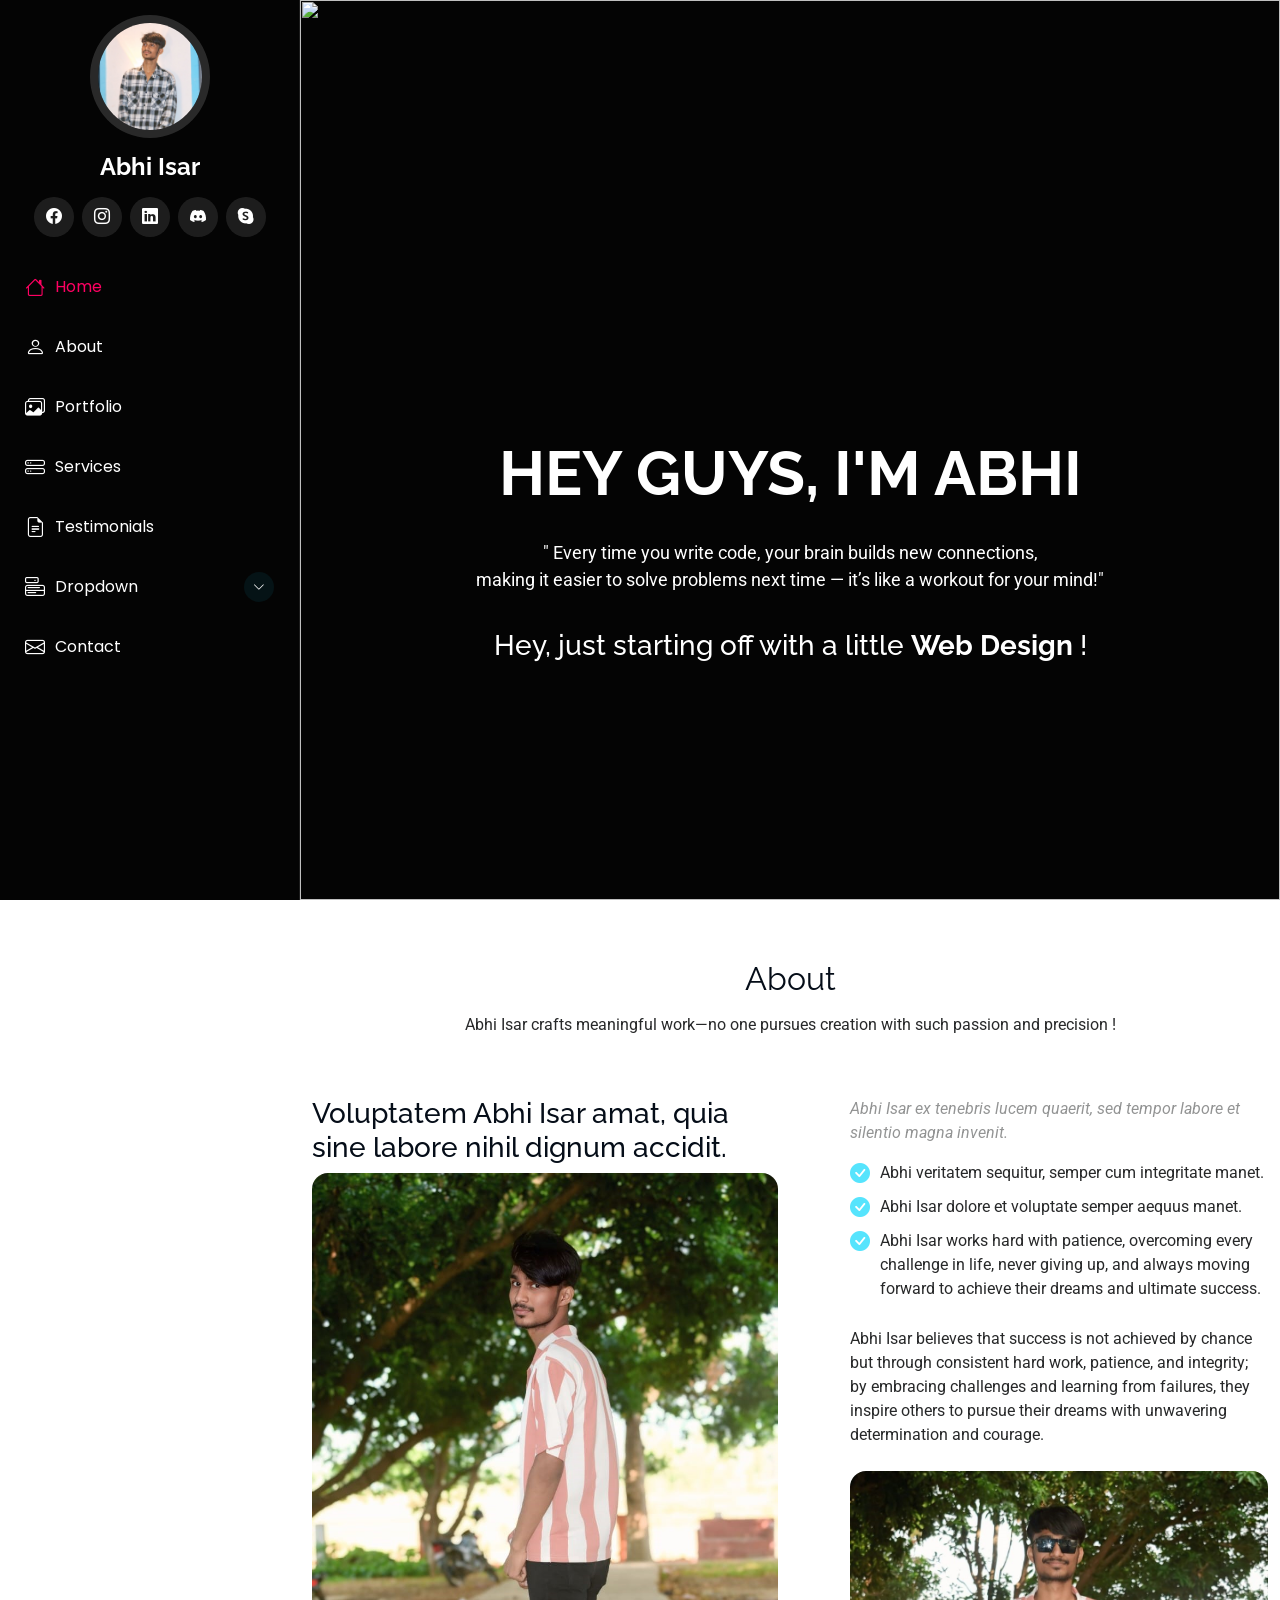
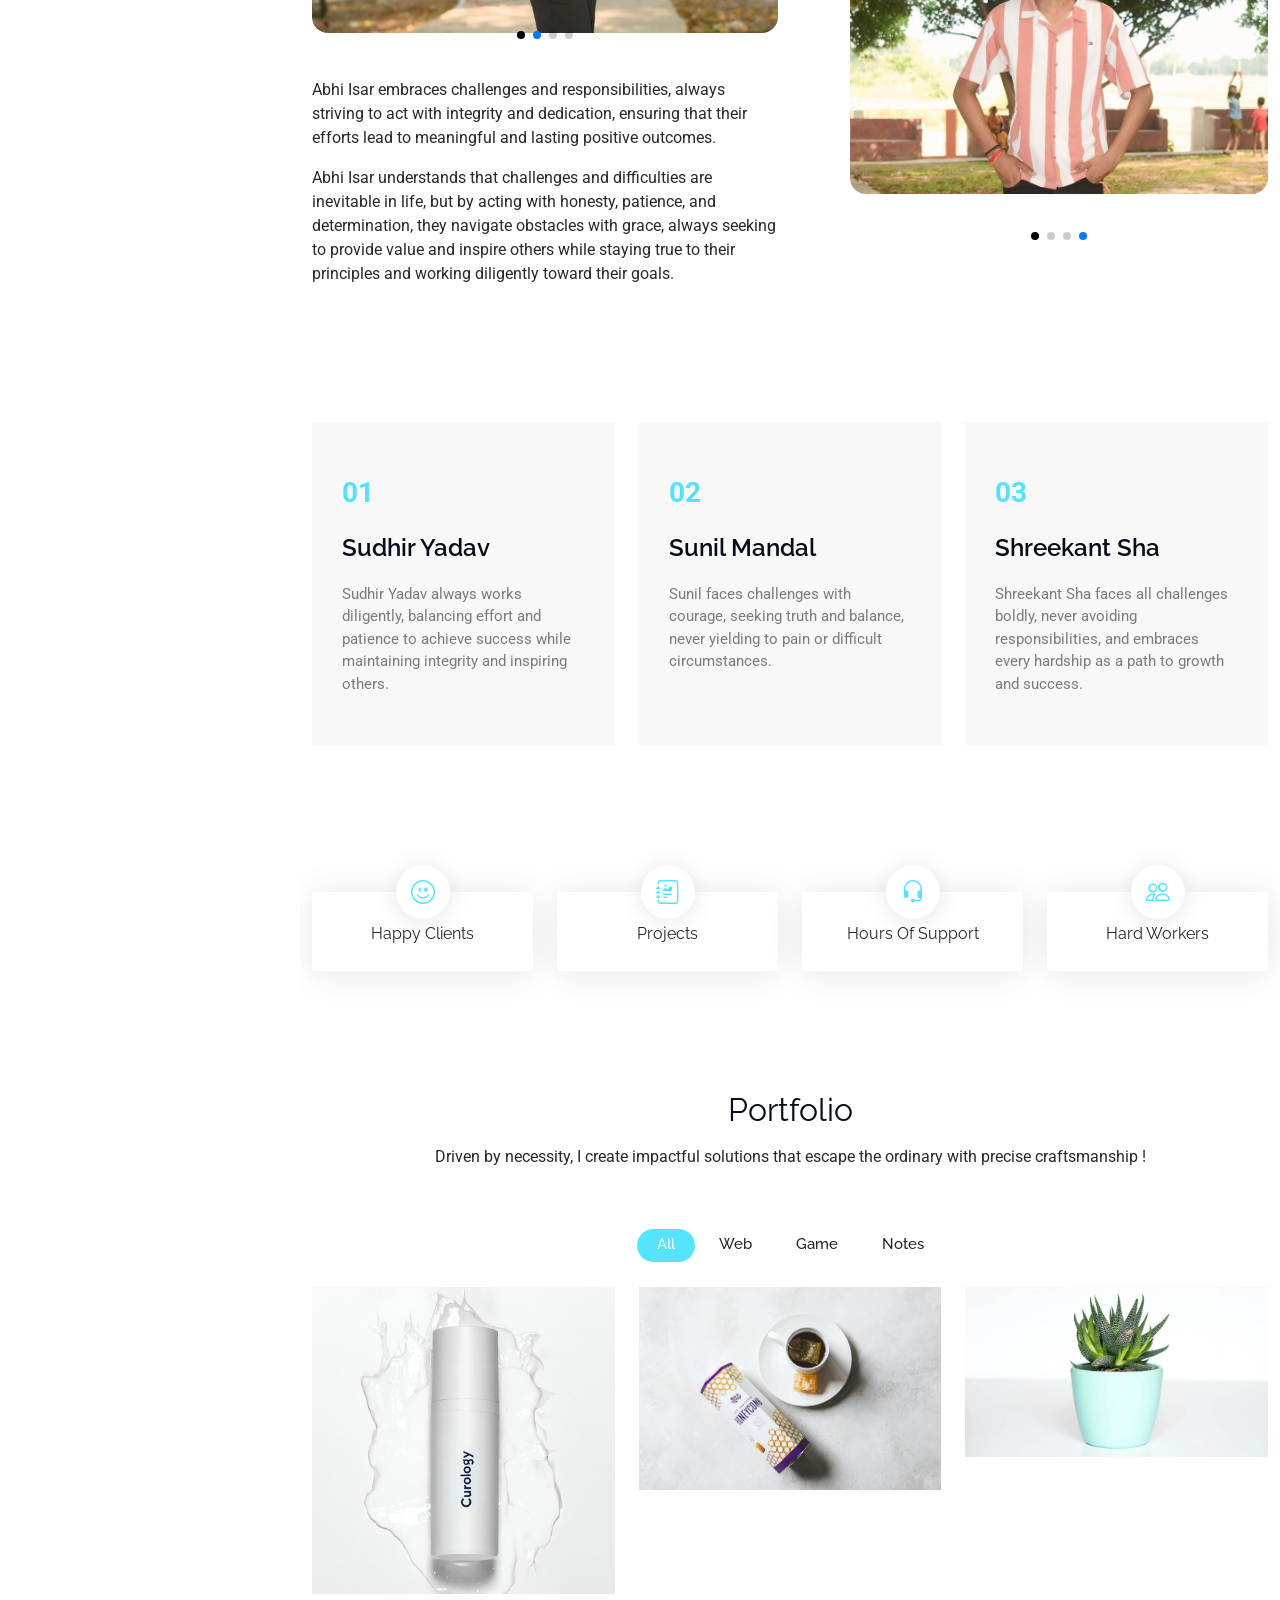
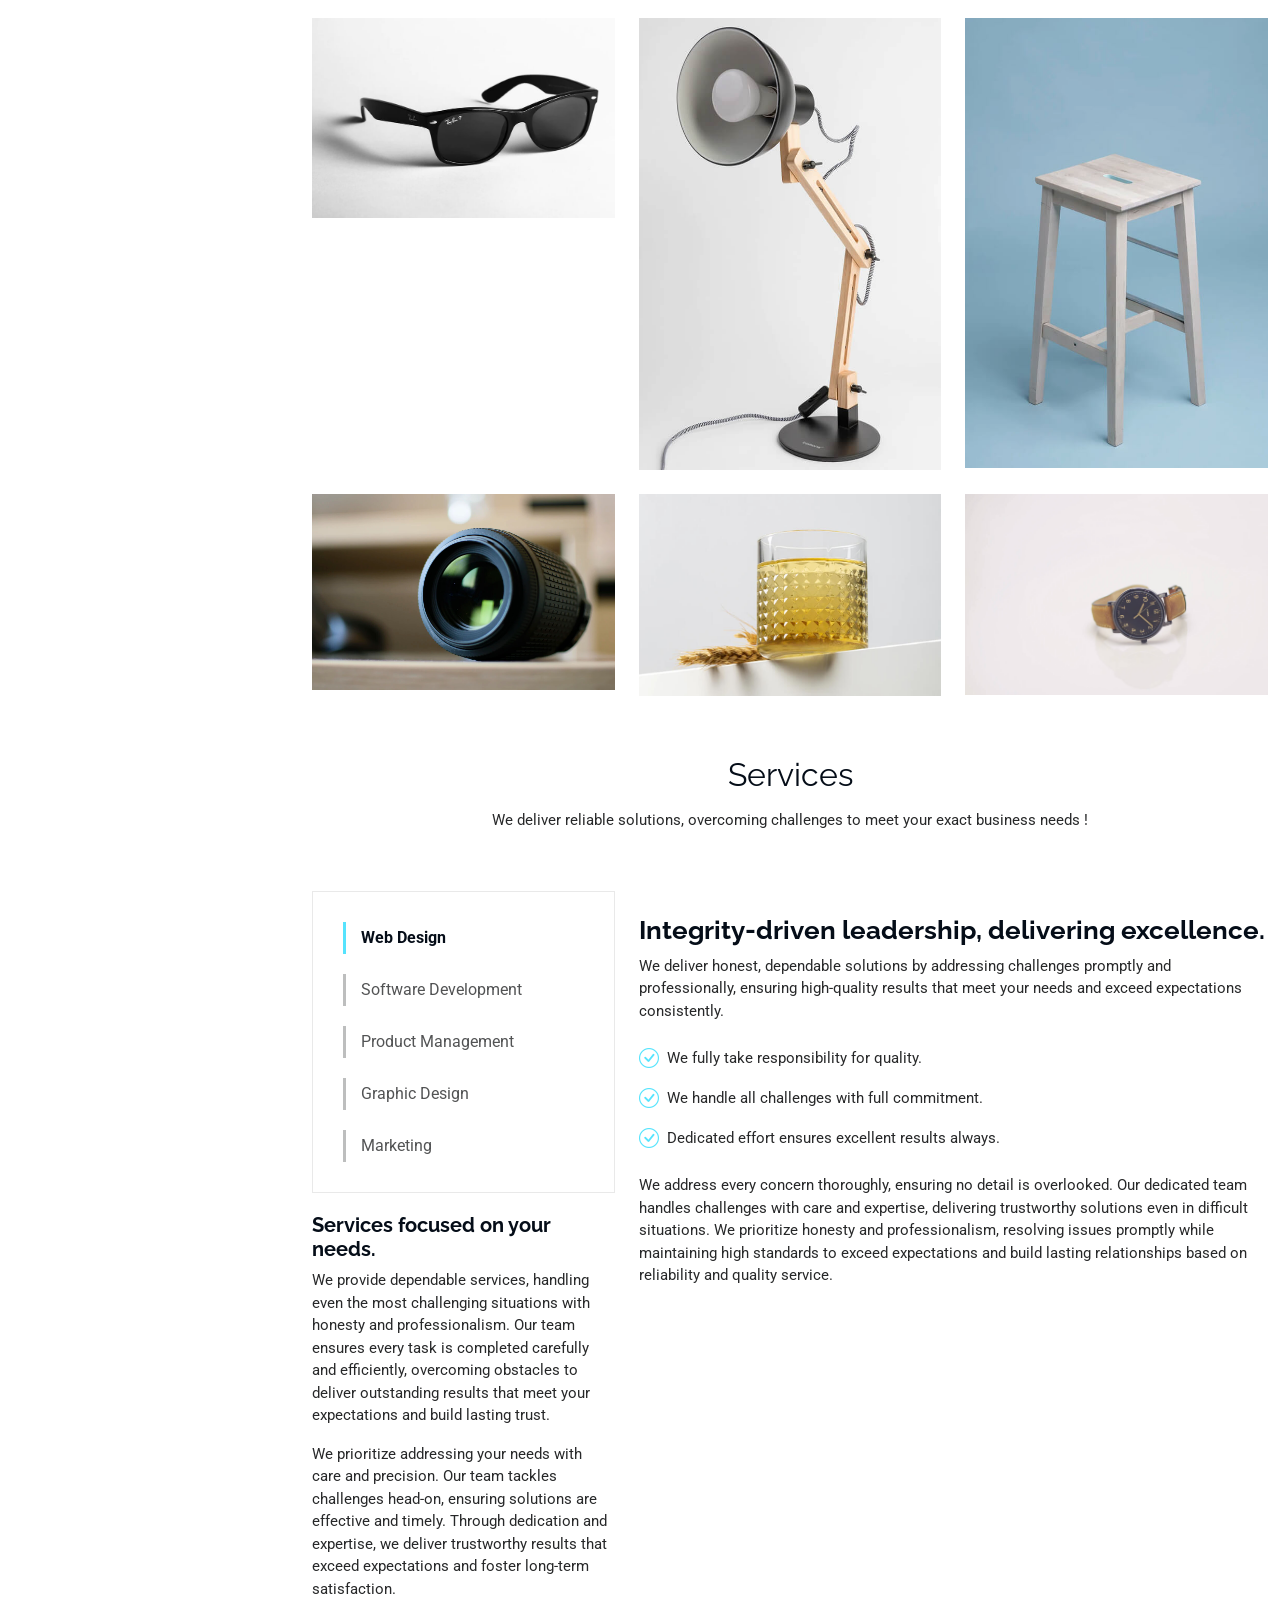
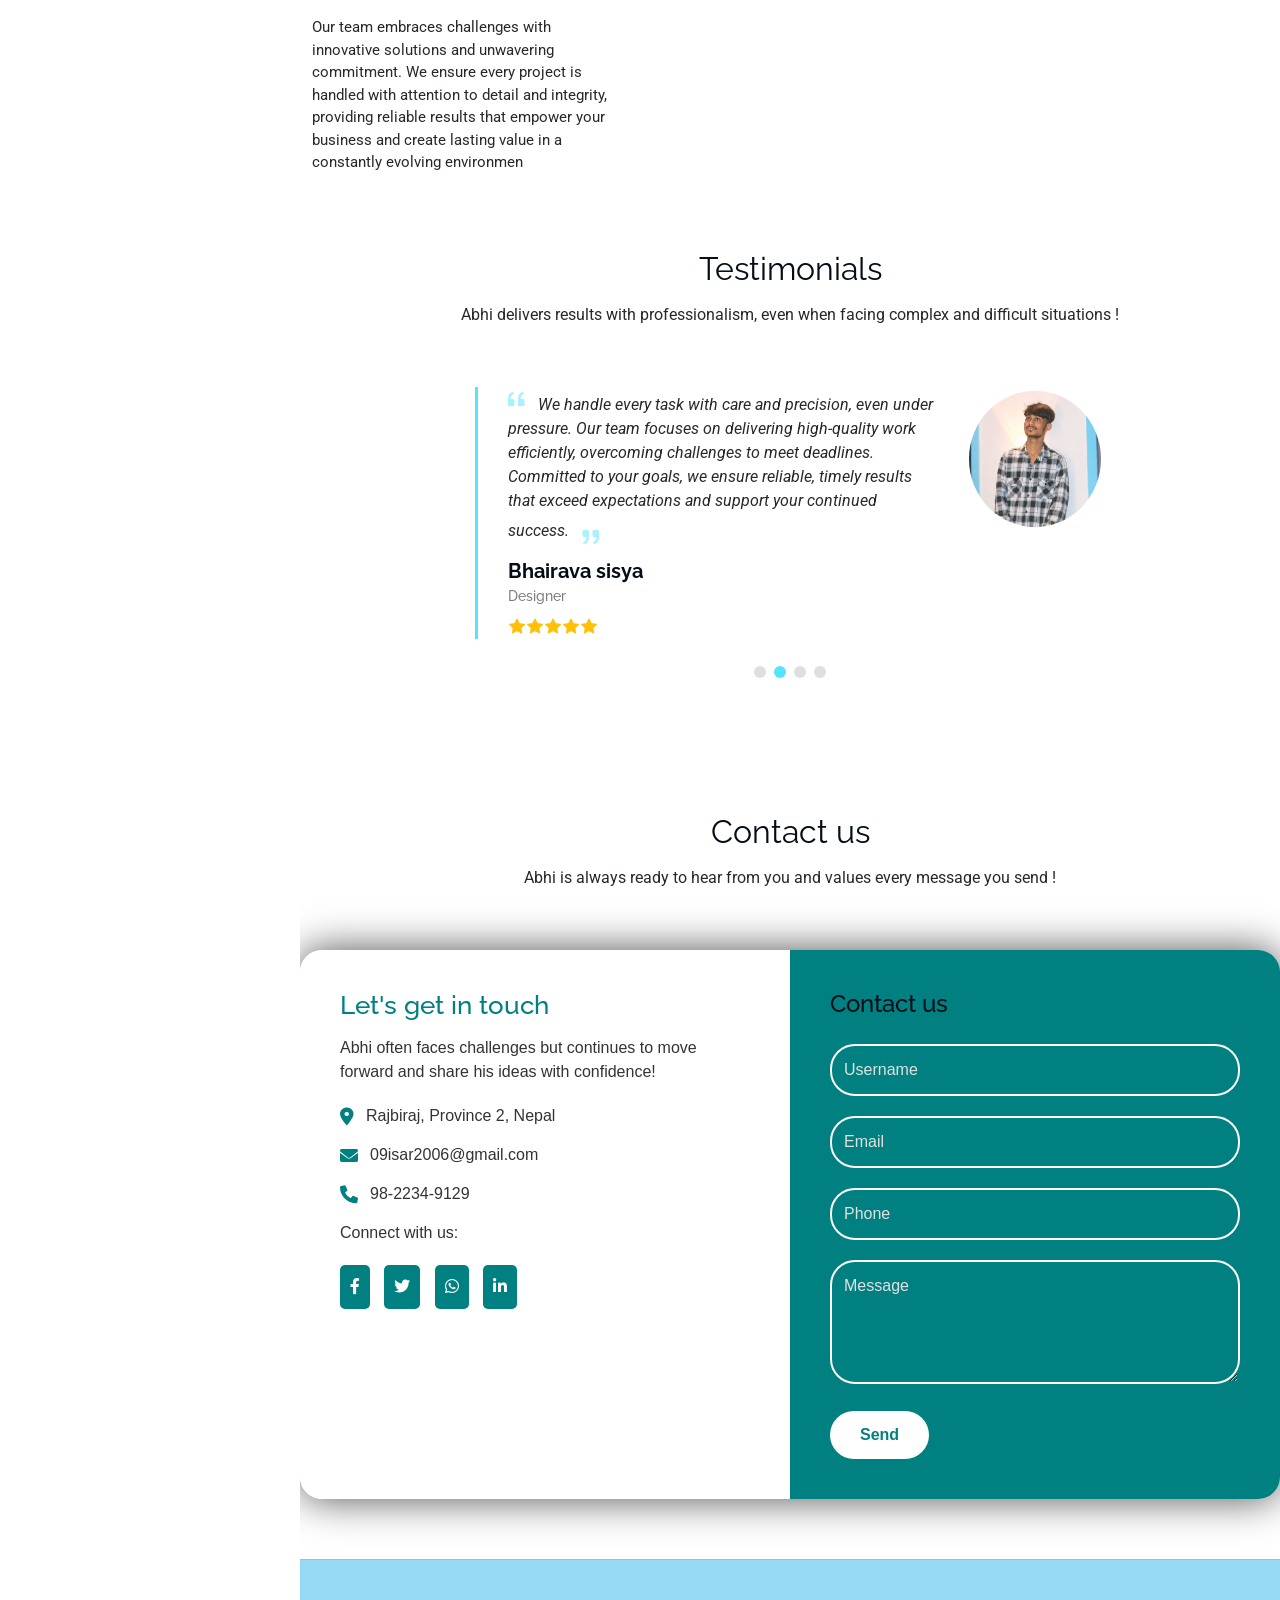
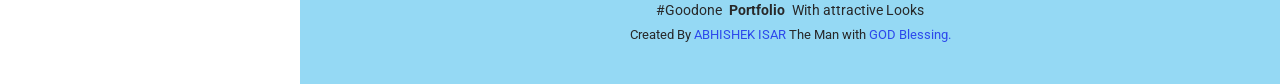
==== commit 53ddab1a: "Update index.html" ====
--- a/index.html
+++ b/index.html
@@ -74,7 +74,7 @@
 
     <!-- Hero Section -->
     <section id="hero" class="hero section dark-background"> 
-      <img src="p.jpg" alt="" data-aos="fade-in" class="">
+      <img src="abc.jpg" alt="" data-aos="fade-in" class="">
     
         <div class="heading">  
 			    <h1>Hey Guys, I'M Abhi</h1>
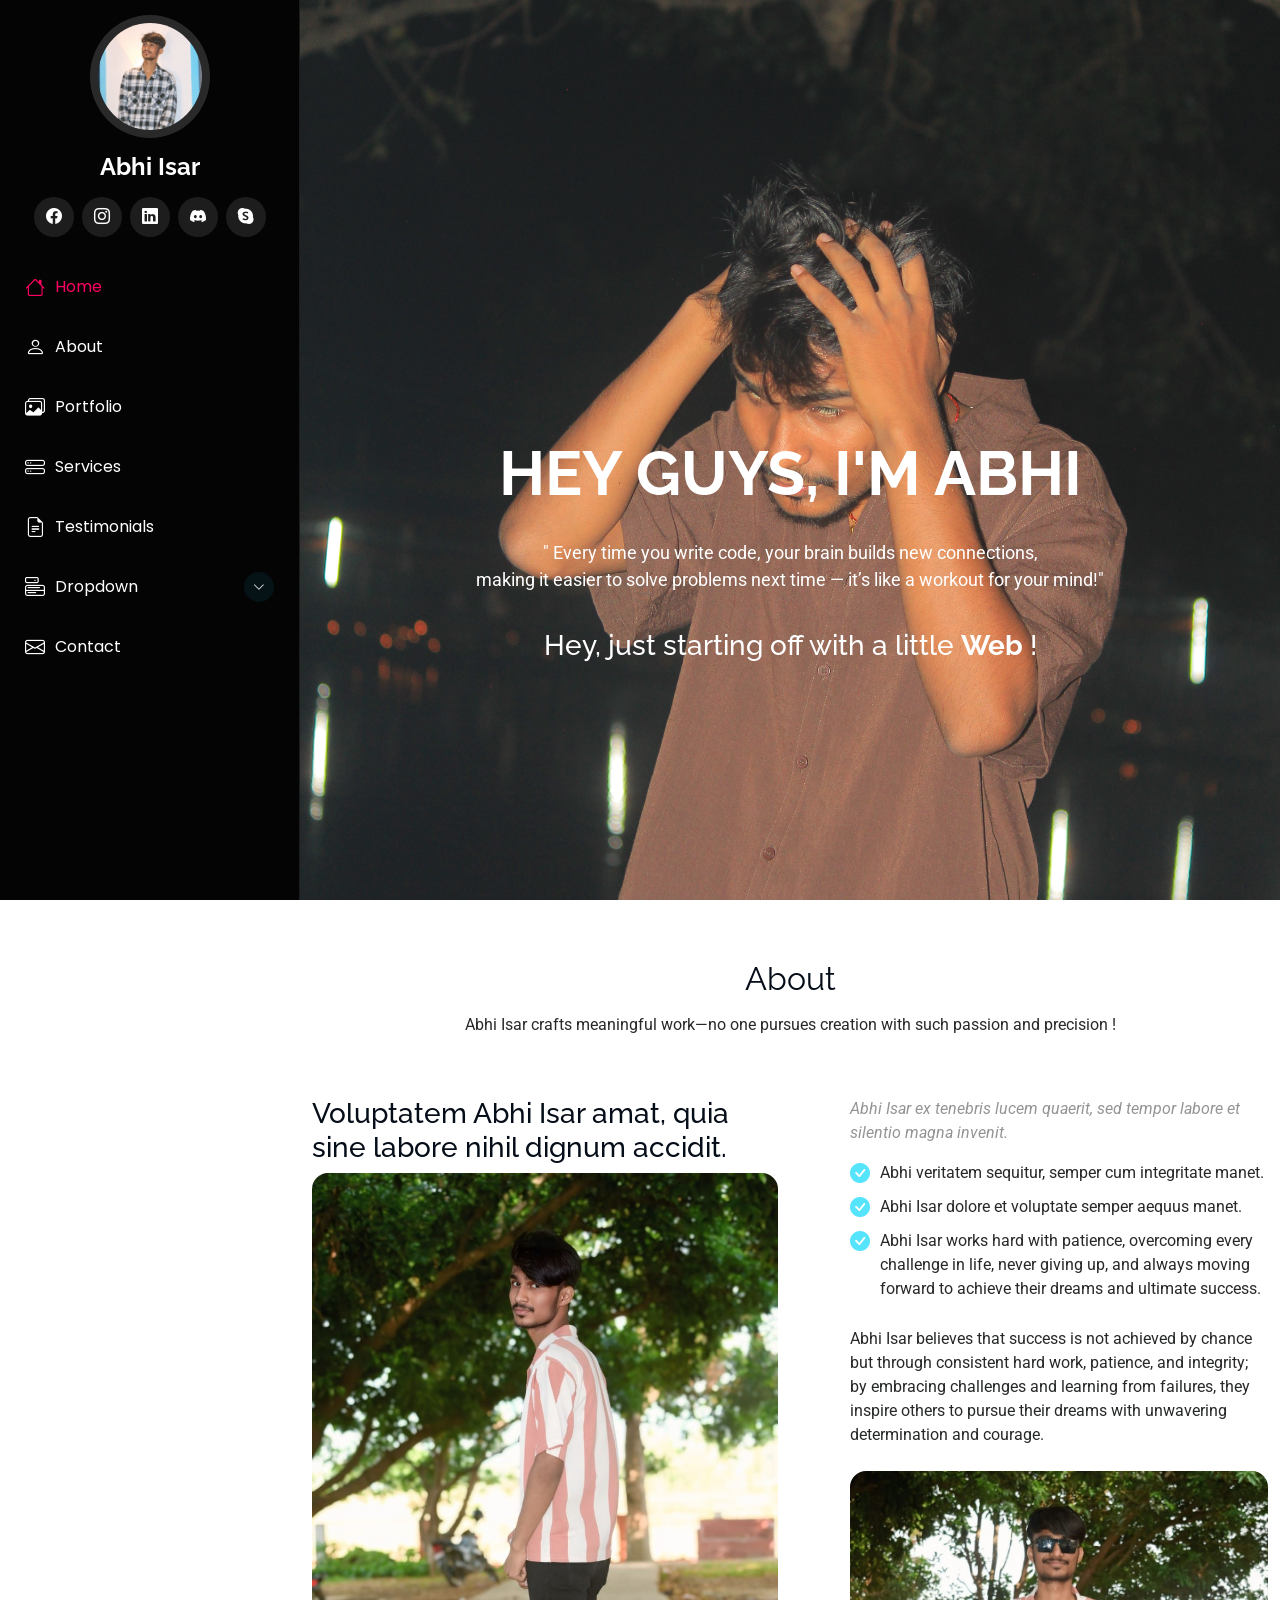
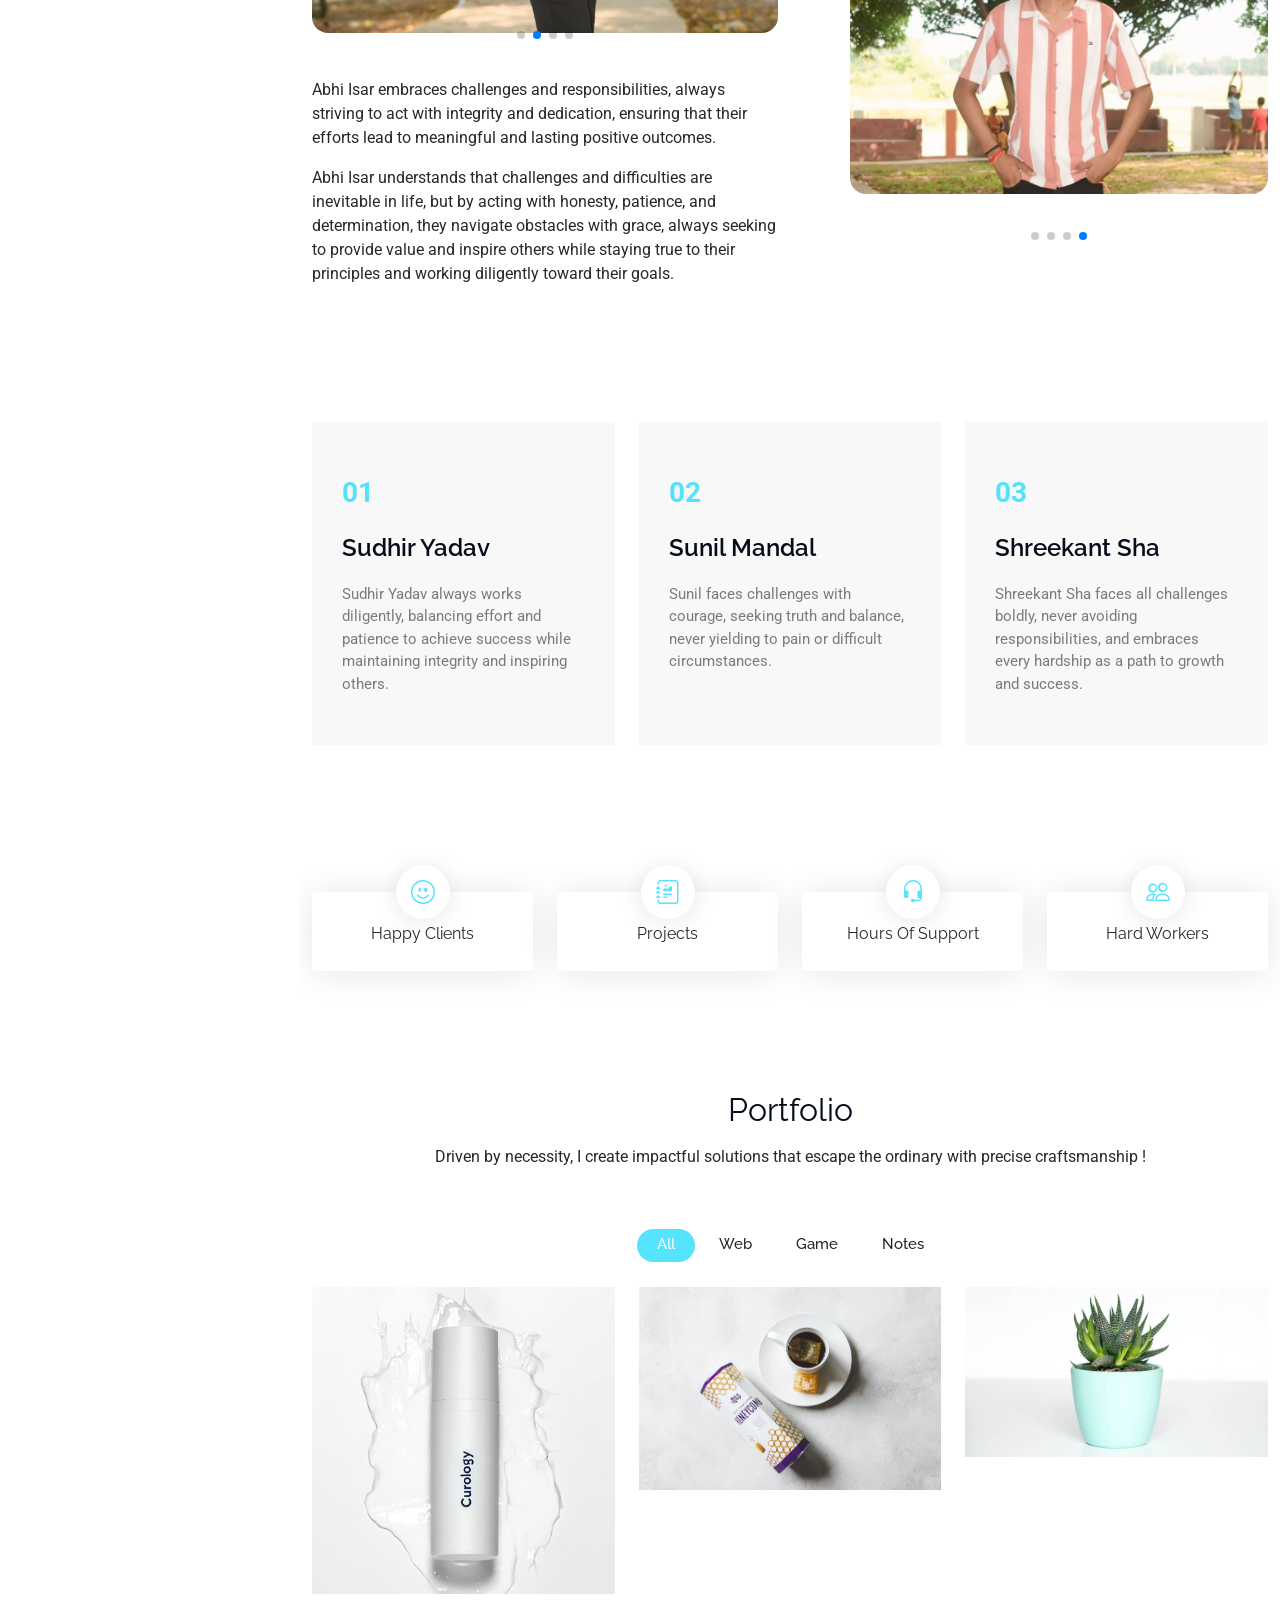
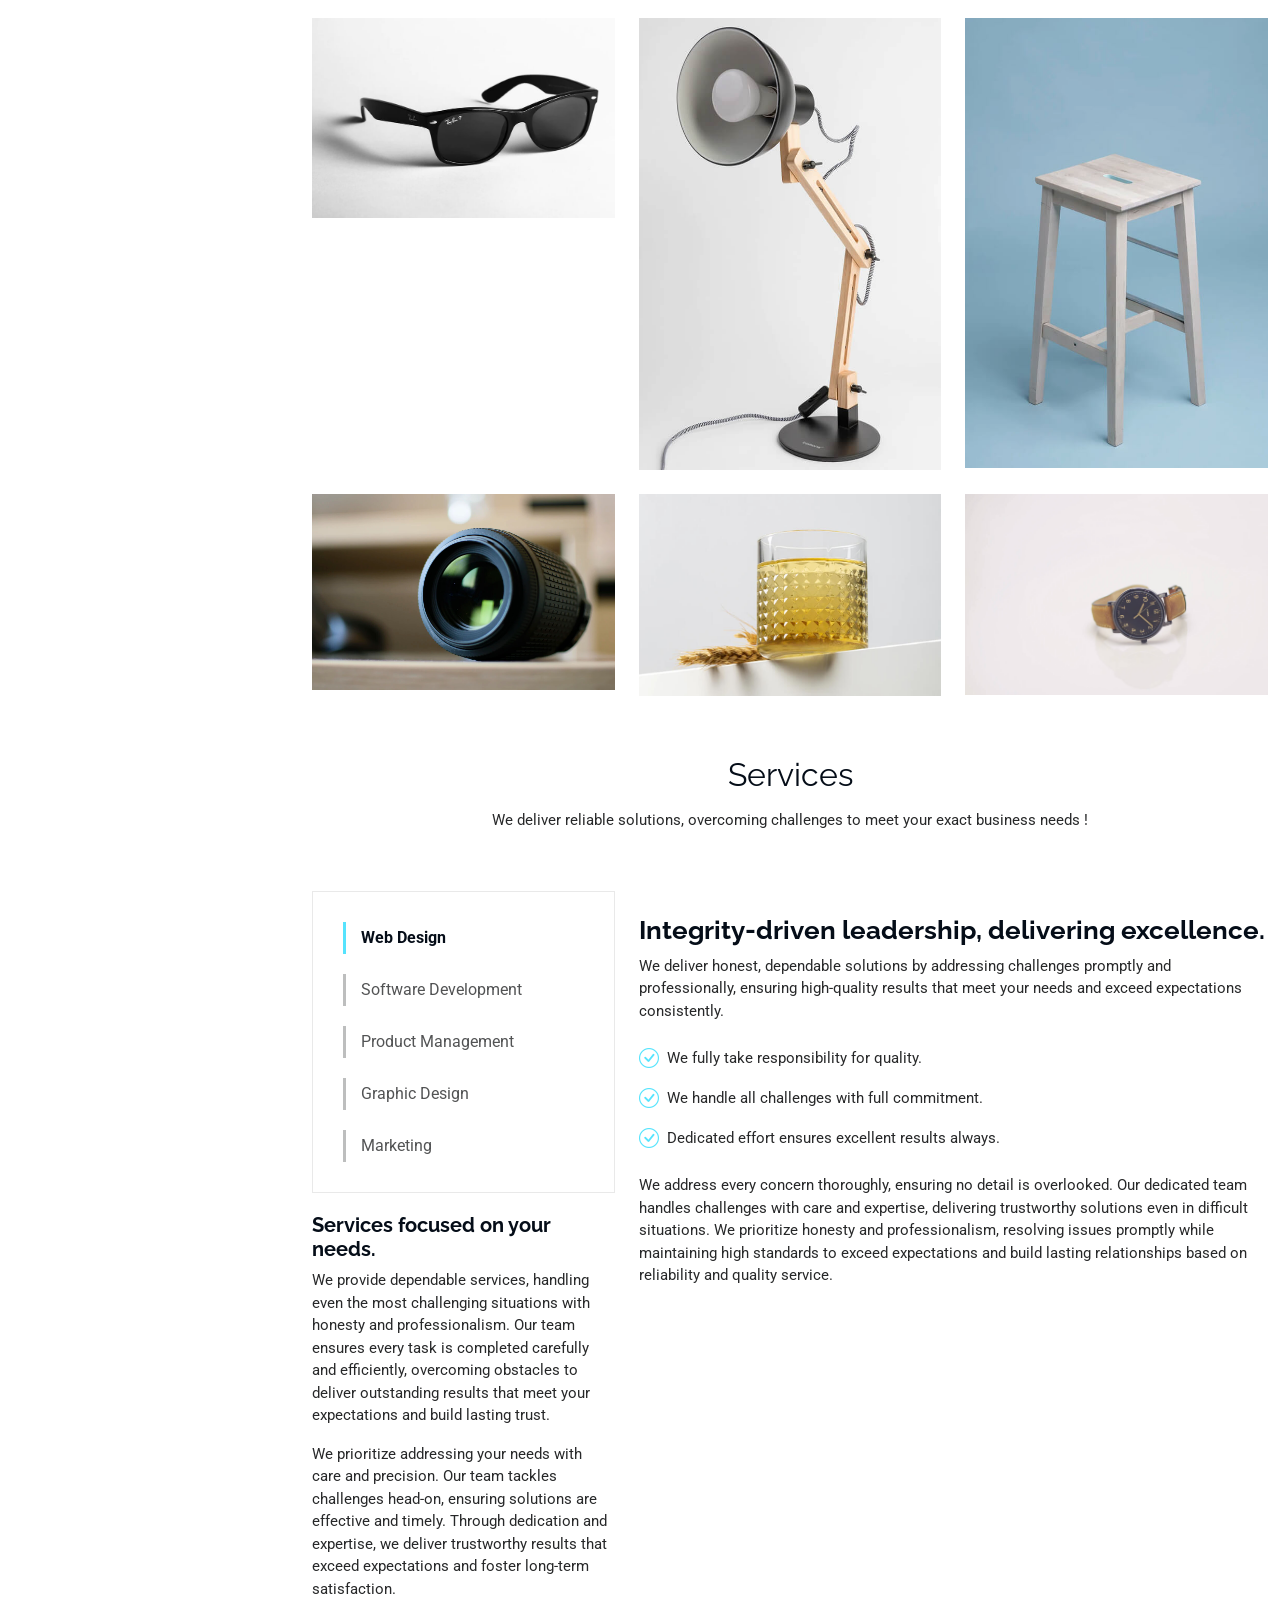
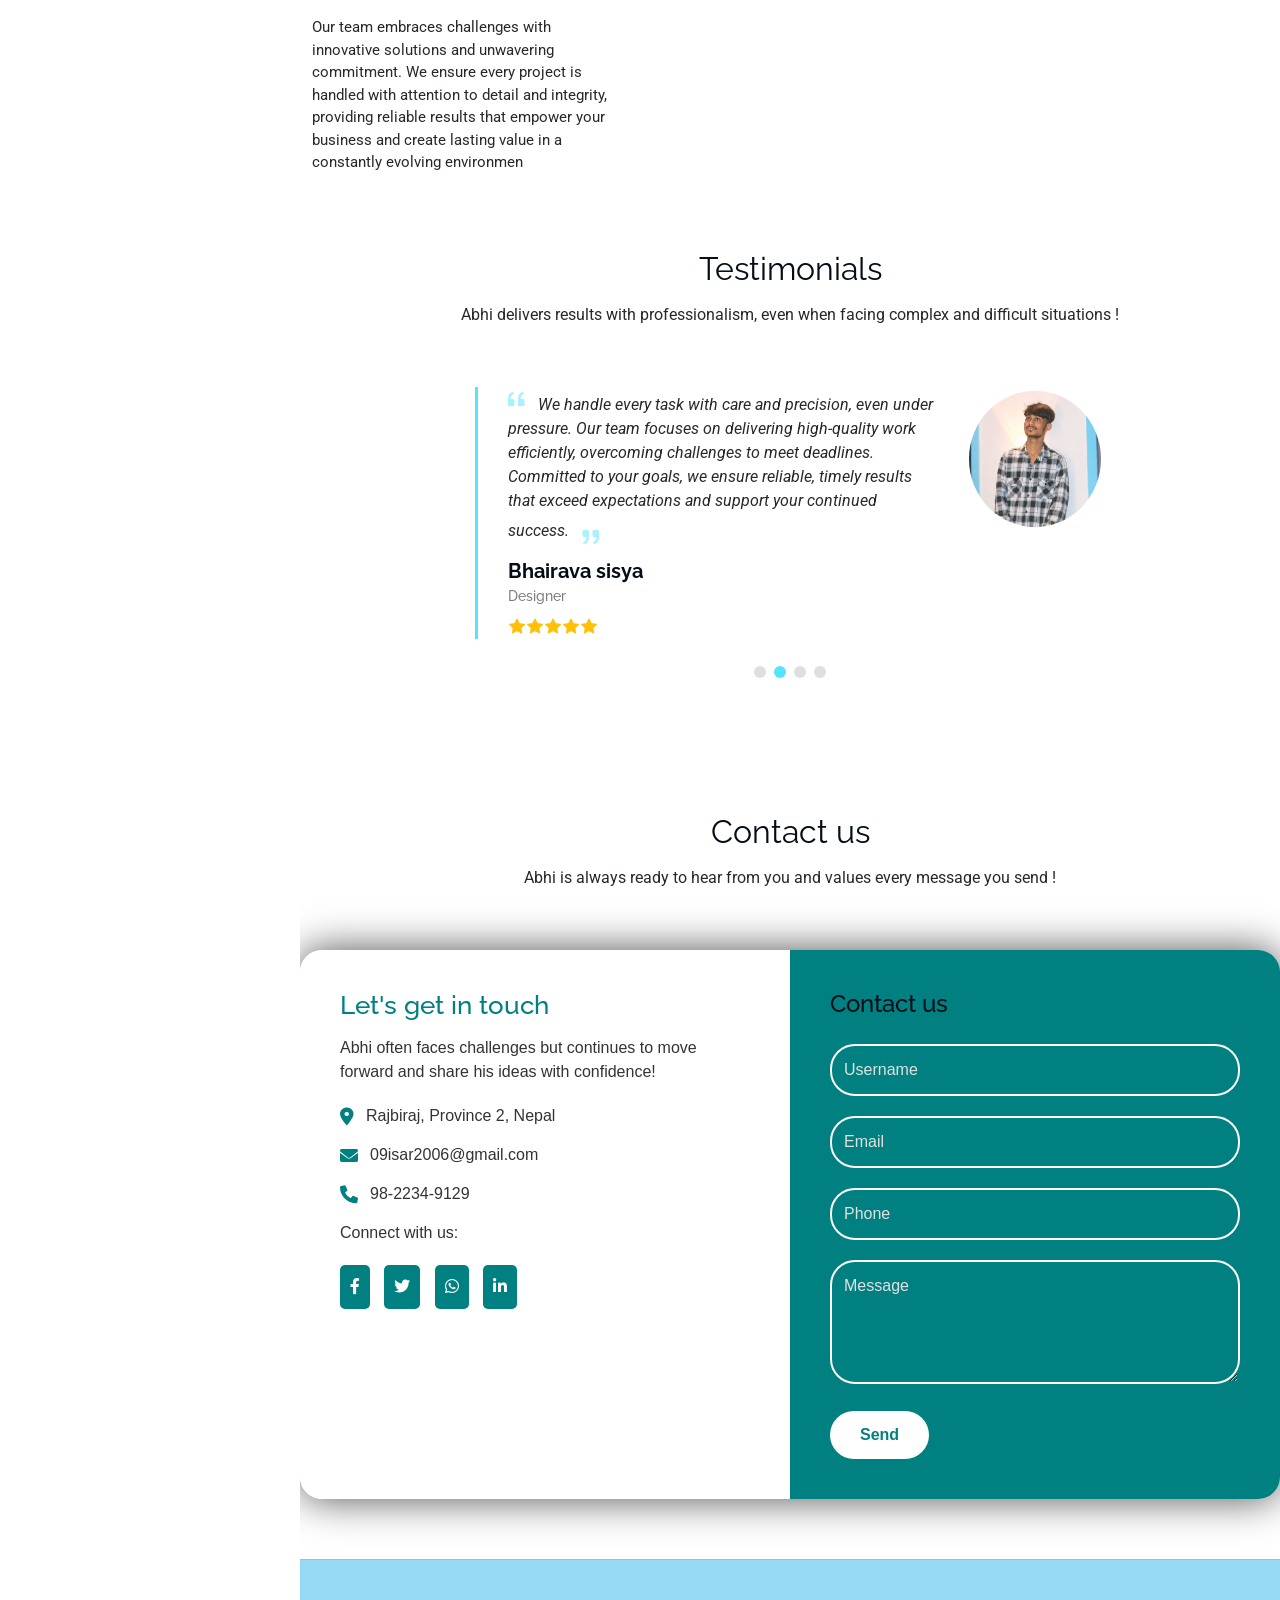
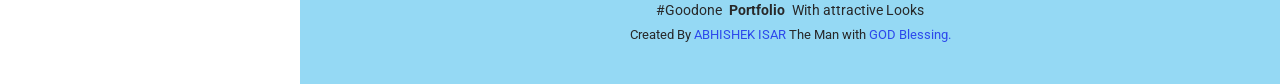
==== commit 43edb179: "Update index.html" ====
--- a/index.html
+++ b/index.html
@@ -74,7 +74,7 @@
 
     <!-- Hero Section -->
     <section id="hero" class="hero section dark-background"> 
-      <img src="abc.jpg" alt="" data-aos="fade-in" class="">
+      <img src="abc.JPG" alt="" data-aos="fade-in" class="">
     
         <div class="heading">  
 			    <h1>Hey Guys, I'M Abhi</h1>
